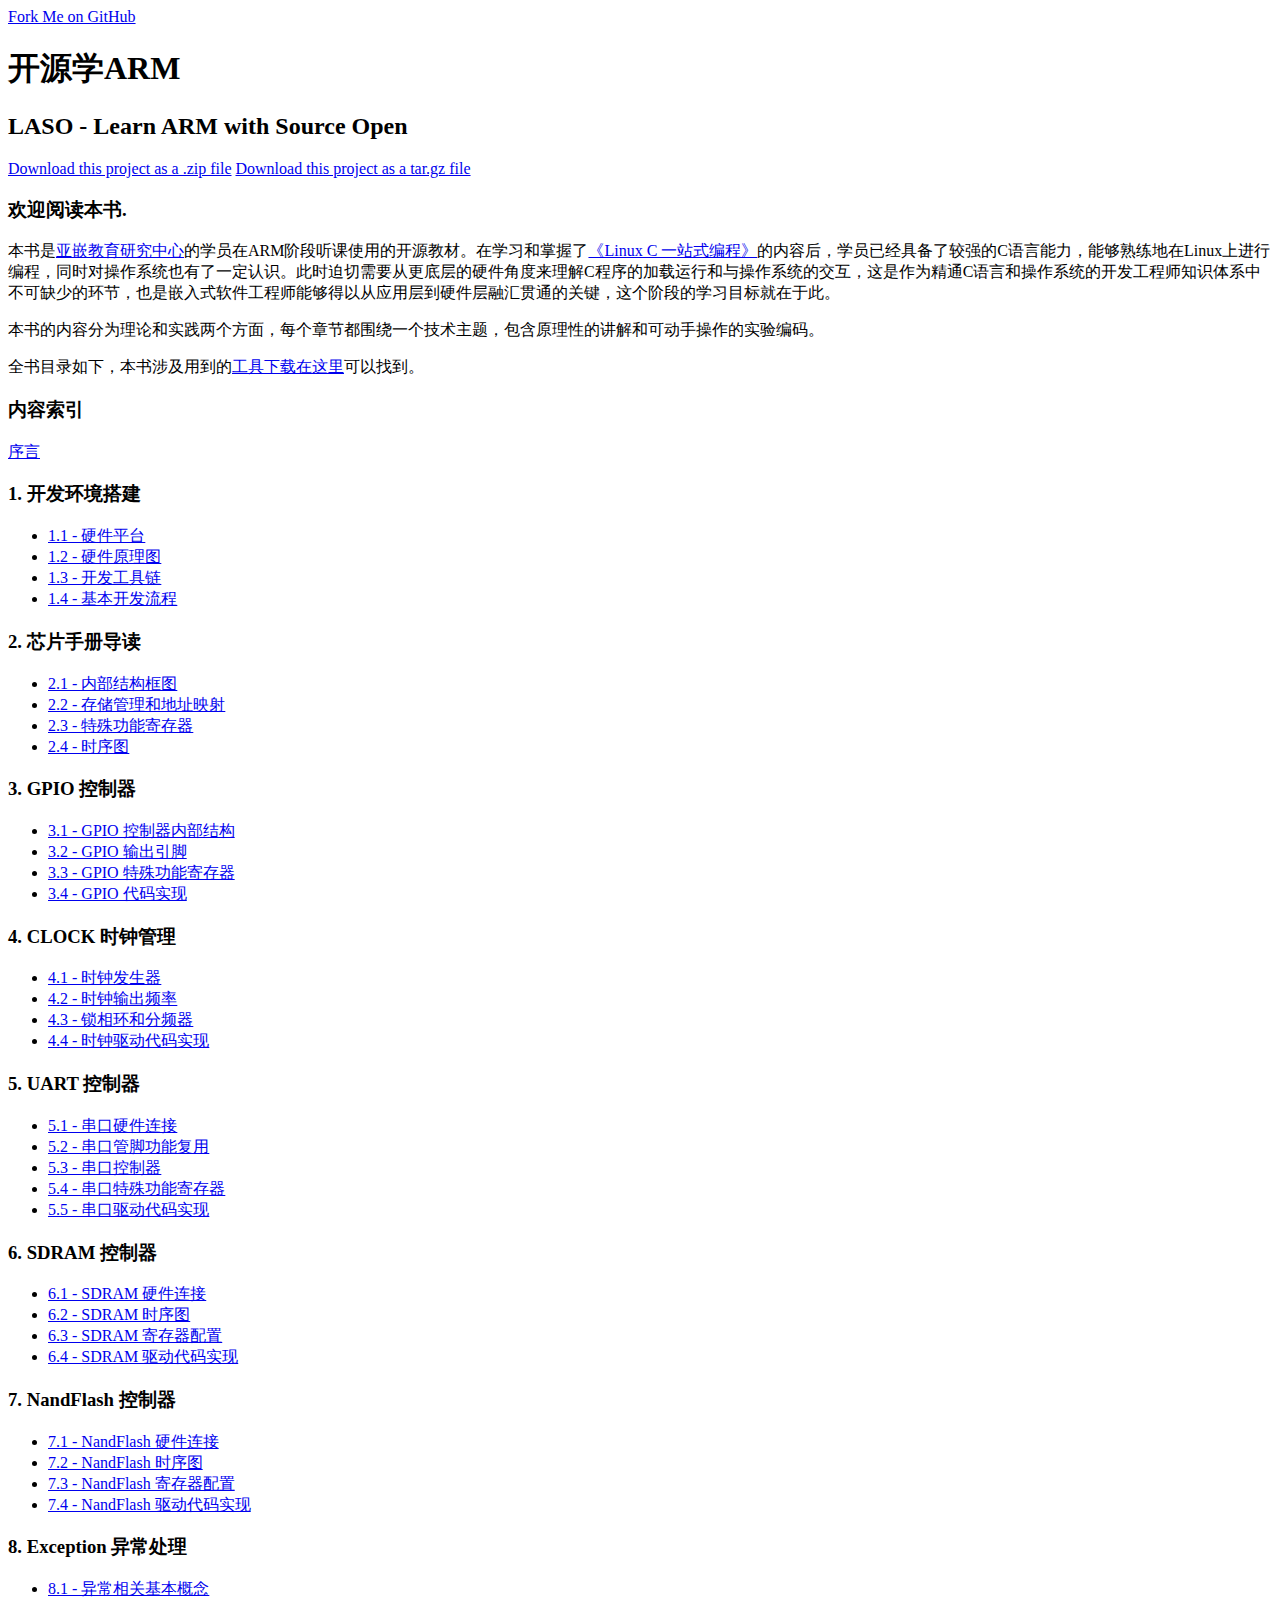
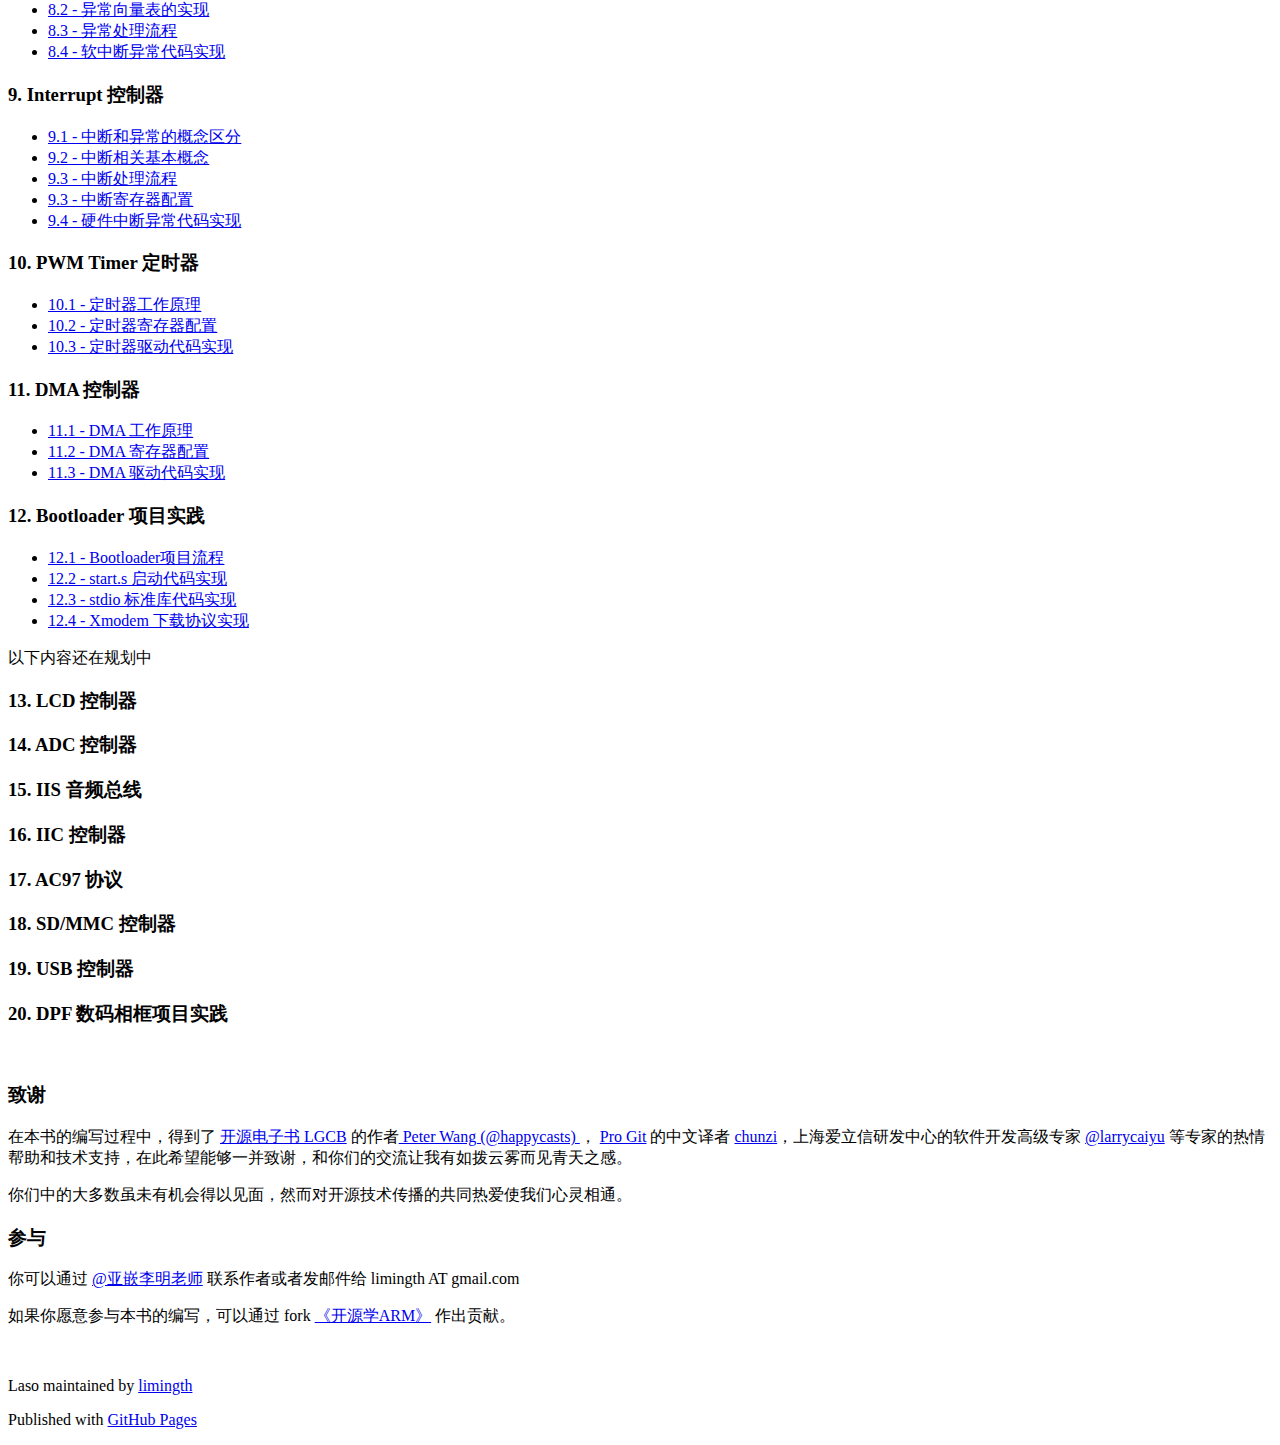
==== index.html @ df018bb7 "M index.html" ====
<!DOCTYPE html>
<html>

  <head>
    <meta charset='utf-8' />
    <meta http-equiv="X-UA-Compatible"  content="text/html; charset=utf-8">
    <meta name="description" content="LASO: Learn ARM with Source Open" />
    <link rel="stylesheet" type="text/css" media="screen" href="stylesheets/stylesheet.css">
    <title>开源学ARM</title>
  </head>

  <body>

    <!-- HEADER -->
    <div id="header_wrap" class="outer">
        <header class="inner">
          <a id="forkme_banner" href="https://github.com/limingth/LASO">Fork Me on GitHub</a>
          <h1 id="project_title">开源学ARM</h1>
          <h2 id="project_tagline">LASO -  Learn ARM with Source Open</h2>
          <section id="downloads">
            <a class="zip_download_link" href="https://github.com/limingth/LASO/zipball/master">Download this project as a .zip file</a>
            <a class="tar_download_link" href="https://github.com/limingth/LASO/tarball/master">Download this project as a tar.gz file</a>
          </section>
        </header>
    </div>

    <!-- MAIN CONTENT -->
    <div id="main_content_wrap" class="outer">
      <section id="main_content" class="inner">
        <h3>欢迎阅读本书.</h3>

<p>本书是<a href="http://www.akaedu.org" target=_blank>亚嵌教育研究中心</a>的学员在ARM阶段听课使用的开源教材。在学习和掌握了<a href="http://learn.akae.cn" target=_blank>《Linux C 一站式编程》</a>的内容后，学员已经具备了较强的C语言能力，能够熟练地在Linux上进行编程，同时对操作系统也有了一定认识。此时迫切需要从更底层的硬件角度来理解C程序的加载运行和与操作系统的交互，这是作为精通C语言和操作系统的开发工程师知识体系中不可缺少的环节，也是嵌入式软件工程师能够得以从应用层到硬件层融汇贯通的关键，这个阶段的学习目标就在于此。</p>

<p>本书的内容分为理论和实践两个方面，每个章节都围绕一个技术主题，包含原理性的讲解和可动手操作的实验编码。</p>

<p>全书目录如下，本书涉及用到的<a href="http://limingth.github.com/ARM-Tools">工具下载在这里</a>可以找到。</p>

<h3> 内容索引 </h3>

<li><a  href="zh/chp0-1.html">序言</a></li>

 <h3>1. 开发环境搭建</h3>
  <ul>
    <li><a  href="zh/chp1-1.html">1.1 - 硬件平台</a></li>
    <li><a  href="zh/chp1-2.html">1.2 - 硬件原理图</a></li>
    <li><a  href="zh/chp1-3.html">1.3 - 开发工具链</a></li>
    <li><a  href="zh/chp1-4.html">1.4 - 基本开发流程</a></li>
  </ul>
 
 <h3>2. 芯片手册导读</h3>
 <ul>
    <li> <a href="#">2.1 - 内部结构框图</a> </li>
    <li> <a href="#">2.2 - 存储管理和地址映射</a> </li>
    <li> <a href="#">2.3 - 特殊功能寄存器</a> </li>
    <li> <a href="#">2.4 - 时序图</a> </li>
 </ul>

 <h3>3. GPIO 控制器</h3>
 <ul>
    <li> <a href="#">3.1 - GPIO 控制器内部结构</a> </li>
    <li> <a href="#">3.2 - GPIO 输出引脚</a> </li>
    <li> <a href="#">3.3 - GPIO 特殊功能寄存器</a> </li>
    <li> <a href="#">3.4 - GPIO 代码实现</a> </li>    
 </ul>
 
 <h3>4. CLOCK 时钟管理</h3>
 <ul>
    <li> <a href="#">4.1 - 时钟发生器 </a> </li>
    <li> <a href="#">4.2 - 时钟输出频率</a> </li>
    <li> <a href="#">4.3 - 锁相环和分频器</a> </li>
    <li> <a href="#">4.4 - 时钟驱动代码实现</a> </li>
 </ul> 
 
 <h3>5. UART 控制器</h3>
 <ul>
    <li> <a href="#">5.1 - 串口硬件连接</a> </li>
    <li> <a href="#">5.2 - 串口管脚功能复用</a> </li>
    <li> <a href="#">5.3 - 串口控制器</a> </li>
    <li> <a href="#">5.4 - 串口特殊功能寄存器</a> </li>
    <li> <a href="#">5.5 - 串口驱动代码实现</a> </li>
 </ul>

 <h3>6. SDRAM 控制器</h3>
 <ul>
    <li> <a href="#">6.1 - SDRAM 硬件连接</a> </li>
    <li> <a href="#">6.2 - SDRAM 时序图</a> </li>
    <li> <a href="#">6.3 - SDRAM 寄存器配置</a> </li>
    <li> <a href="#">6.4 - SDRAM 驱动代码实现</a> </li>
 </ul>

 <h3>7. NandFlash 控制器</h3>
 <ul>
    <li> <a href="#">7.1 - NandFlash 硬件连接</a> </li>
    <li> <a href="#">7.2 - NandFlash 时序图</a> </li>
    <li> <a href="#">7.3 - NandFlash 寄存器配置</a> </li>
    <li> <a href="#">7.4 - NandFlash 驱动代码实现</a> </li>
 </ul>

 <h3>8. Exception 异常处理</h3>
 <ul>
    <li> <a href="#">8.1 - 异常相关基本概念</a> </li>
    <li> <a href="#">8.2 - 异常向量表的实现</a> </li>
    <li> <a href="#">8.3 - 异常处理流程</a> </li>
    <li> <a href="#">8.4 - 软中断异常代码实现</a> </li>
 </ul>

 <h3>9. Interrupt 控制器</h3>
 <ul>
    <li> <a href="#">9.1 - 中断和异常的概念区分</a> </li>
    <li> <a href="#">9.2 - 中断相关基本概念</a> </li>
    <li> <a href="#">9.3 - 中断处理流程</a> </li>
    <li> <a href="#">9.3 - 中断寄存器配置</a> </li>
    <li> <a href="#">9.4 - 硬件中断异常代码实现</a> </li>
 </ul>

 <h3>10. PWM Timer 定时器</h3>
 <ul>
    <li> <a href="#">10.1 - 定时器工作原理</a> </li>
    <li> <a href="#">10.2 - 定时器寄存器配置</a> </li>
    <li> <a href="#">10.3 - 定时器驱动代码实现</a> </li>
 </ul>

 <h3>11. DMA 控制器</h3>
 <ul>
    <li> <a href="#">11.1 - DMA 工作原理</a> </li>
    <li> <a href="#">11.2 - DMA 寄存器配置</a> </li>
    <li> <a href="#">11.3 - DMA 驱动代码实现</a> </li>    
 </ul>
 
 <h3>12. Bootloader 项目实践</h3>
 <ul>
    <li> <a href="#">12.1 - Bootloader项目流程</a> </li>
    <li> <a href="#">12.2 - start.s 启动代码实现</a> </li>
    <li> <a href="#">12.3 - stdio 标准库代码实现</a> </li>    
    <li> <a href="#">12.4 - Xmodem 下载协议实现</a> </li>    
 </ul>
 
 以下内容还在规划中
 <h3>13. LCD 控制器</h3>
 <h3>14. ADC 控制器</h3>
 <h3>15. IIS 音频总线</h3>
 <h3>16. IIC 控制器</h3>
 <h3>17. AC97 协议</h3>
 <h3>18. SD/MMC 控制器</h3>
 <h3>19. USB 控制器</h3>
 <h3>20. DPF 数码相框项目实践</h3>
 
<br>
 
<h3>致谢</h3>

<p>在本书的编写过程中，得到了 <a href="http://happypeter.github.com/LGCB/book/">开源电子书 LGCB</a> 的作者<a href="http://weibo.com/happycasts"> Peter Wang (@happycasts) </a>， <a href="http://github.com/progit/progit/">Pro Git</a> 的中文译者 <a href="https://github.com/chunzi/progit/tree/master/zh">chunzi</a>，上海爱立信研发中心的软件开发高级专家 <a href="http://weibo.com/larrycaiyu">@larrycaiyu</a> 等专家的热情帮助和技术支持，在此希望能够一并致谢，和你们的交流让我有如拨云雾而见青天之感。</p> 

<p>你们中的大多数虽未有机会得以见面，然而对开源技术传播的共同热爱使我们心灵相通。</p>

<h3>参与</h3>

<p>你可以通过 <a href="http://weibo.com/limingth" class="user-mention">@亚嵌李明老师</a> 联系作者或者发邮件给 limingth AT gmail.com </p>

<p>如果你愿意参与本书的编写，可以通过 fork <a href="https://github.com/limingth/LASO">《开源学ARM》</a> 作出贡献。</p>
    
    <br>
	<div id="disqus_thread"></div>
	<script type="text/javascript">
	    /* * * CONFIGURATION VARIABLES: EDIT BEFORE PASTING INTO YOUR WEBPAGE * * */
	    var disqus_shortname = 'akaedu'; // required: replace example with your forum shortname

	    /* * * DON'T EDIT BELOW THIS LINE * * */
	    (function() {
		var dsq = document.createElement('script'); dsq.type = 'text/javascript'; dsq.async = true;
		dsq.src = 'http://' + disqus_shortname + '.disqus.com/embed.js';
		(document.getElementsByTagName('head')[0] || document.getElementsByTagName('body')[0]).appendChild(dsq);
	    })();
	</script>
	
      </section>
    </div>
   
    <!-- FOOTER  -->
    <div id="footer_wrap" class="outer">
      <footer class="inner">
        <p class="copyright">Laso maintained by <a href="https://github.com/limingth">limingth</a></p>
        <p>Published with <a href="http://pages.github.com">GitHub Pages</a></p>
      </footer>
    </div>
  </body>
</html>
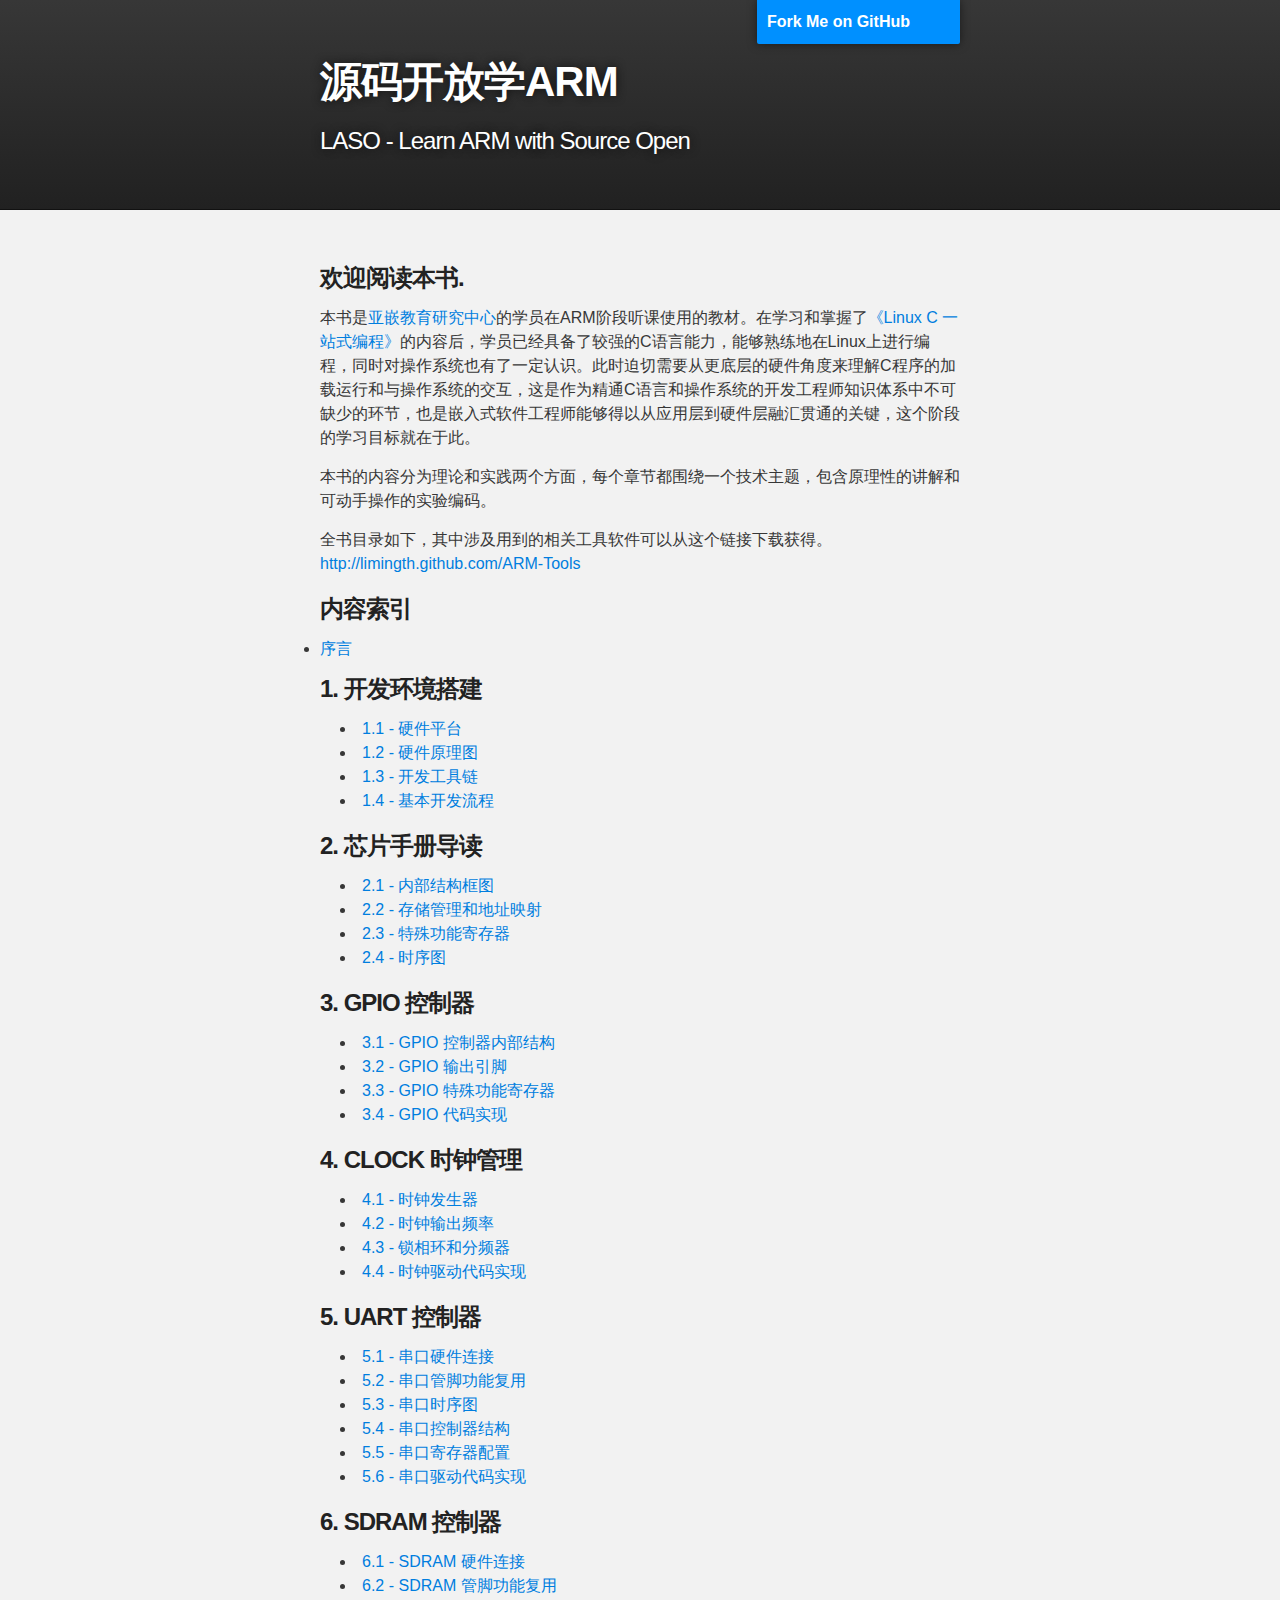
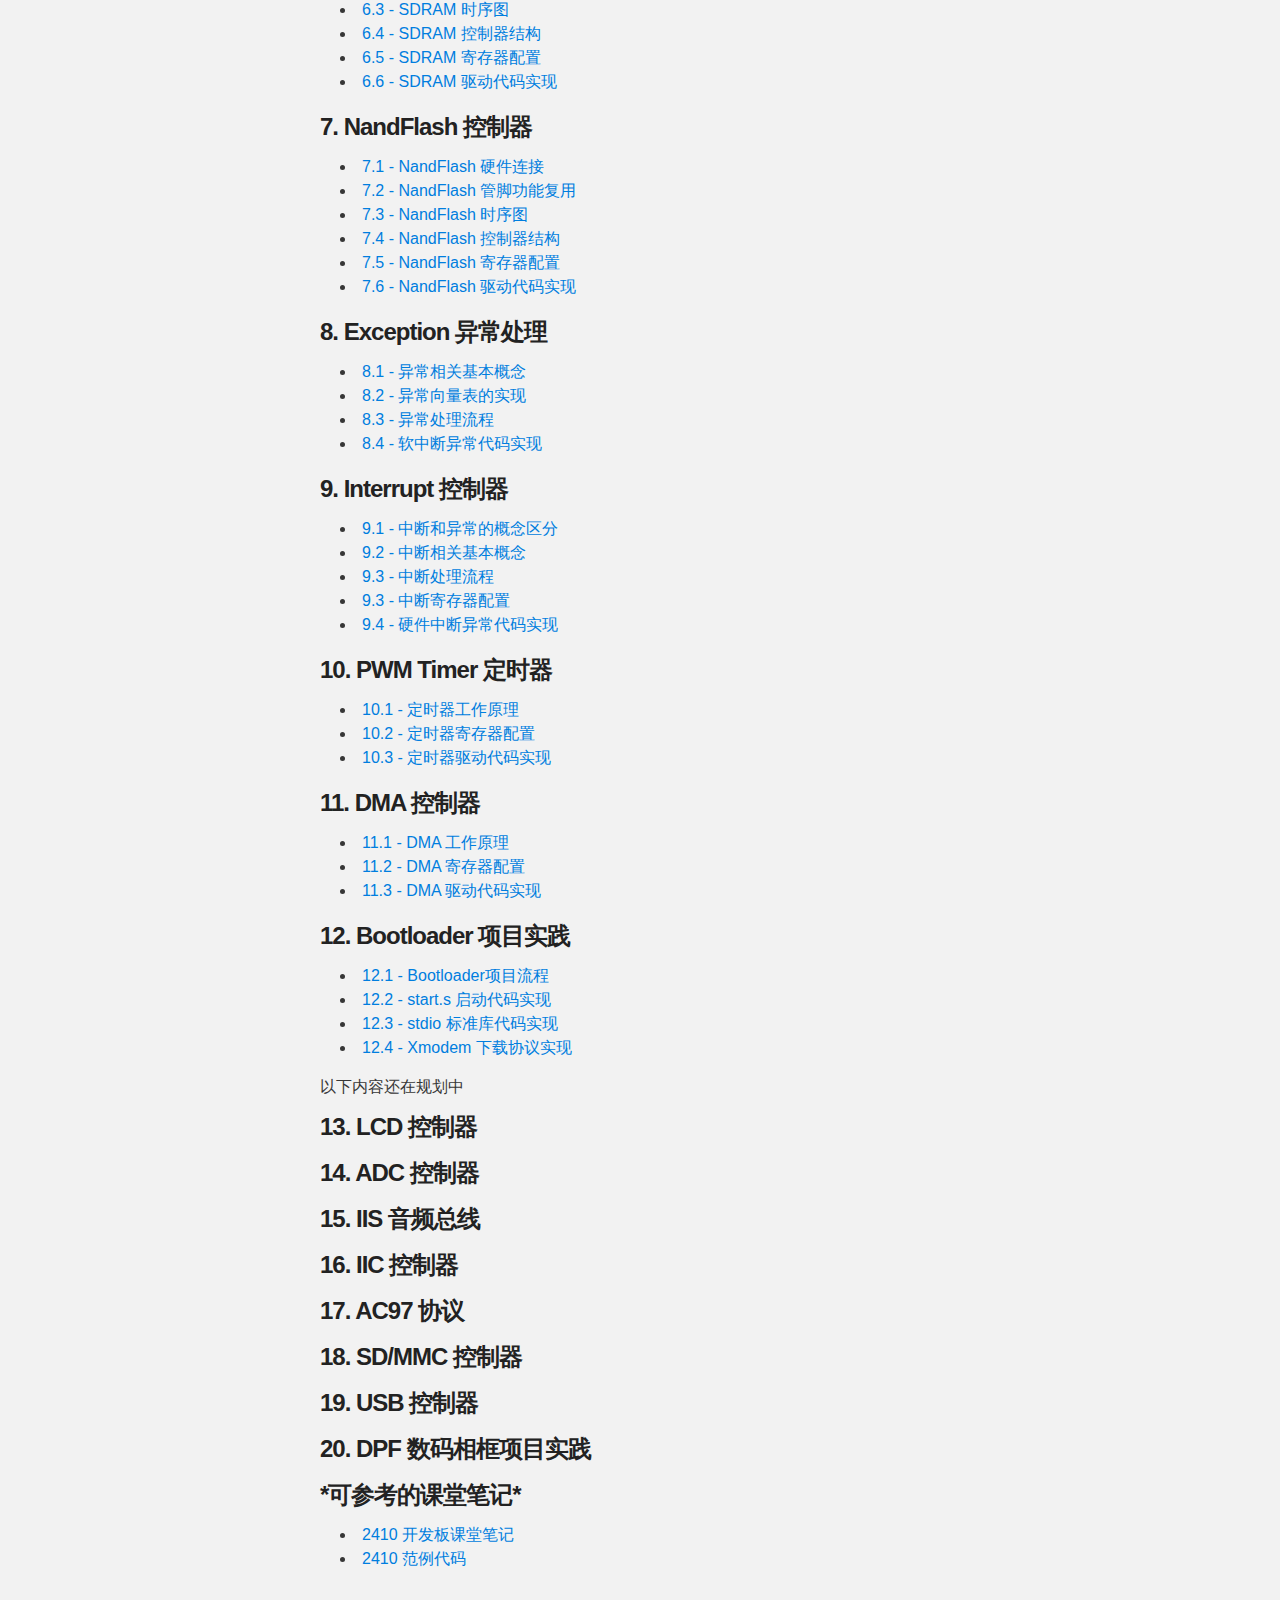
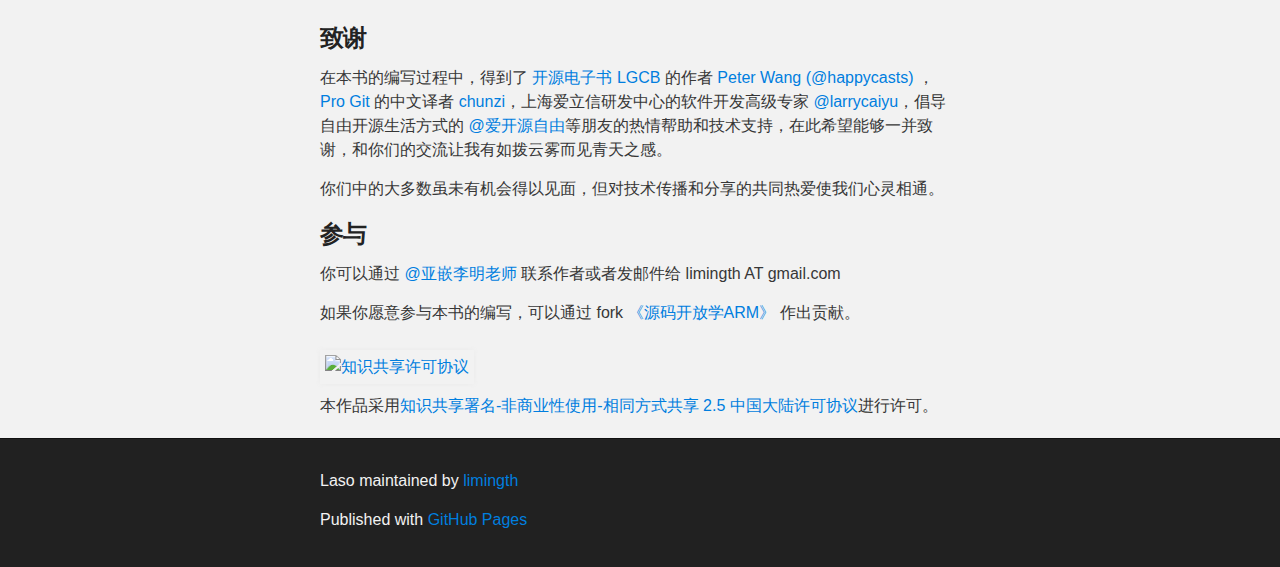
==== commit 08133b26: "add chp9-x.md" ====
--- a/index.html
+++ b/index.html
@@ -1,187 +1,200 @@
-<!DOCTYPE html>
-<html>
-
-  <head>
-    <meta charset='utf-8' />
-    <meta http-equiv="X-UA-Compatible"  content="text/html; charset=utf-8">
-    <meta name="description" content="LASO: Learn ARM with Source Open" />
-    <link rel="stylesheet" type="text/css" media="screen" href="stylesheets/stylesheet.css">
-    <title>开源学ARM</title>
-  </head>
-
-  <body>
-
-    <!-- HEADER -->
-    <div id="header_wrap" class="outer">
-        <header class="inner">
-          <a id="forkme_banner" href="https://github.com/limingth/LASO">Fork Me on GitHub</a>
-          <h1 id="project_title">开源学ARM</h1>
-          <h2 id="project_tagline">LASO -  Learn ARM with Source Open</h2>
-          <section id="downloads">
-            <a class="zip_download_link" href="https://github.com/limingth/LASO/zipball/master">Download this project as a .zip file</a>
-            <a class="tar_download_link" href="https://github.com/limingth/LASO/tarball/master">Download this project as a tar.gz file</a>
-          </section>
-        </header>
-    </div>
-
-    <!-- MAIN CONTENT -->
-    <div id="main_content_wrap" class="outer">
-      <section id="main_content" class="inner">
-        <h3>欢迎阅读本书.</h3>
-
-<p>本书是<a href="http://www.akaedu.org" target=_blank>亚嵌教育研究中心</a>的学员在ARM阶段听课使用的开源教材。在学习和掌握了<a href="http://learn.akae.cn" target=_blank>《Linux C 一站式编程》</a>的内容后，学员已经具备了较强的C语言能力，能够熟练地在Linux上进行编程，同时对操作系统也有了一定认识。此时迫切需要从更底层的硬件角度来理解C程序的加载运行和与操作系统的交互，这是作为精通C语言和操作系统的开发工程师知识体系中不可缺少的环节，也是嵌入式软件工程师能够得以从应用层到硬件层融汇贯通的关键，这个阶段的学习目标就在于此。</p>
-
-<p>本书的内容分为理论和实践两个方面，每个章节都围绕一个技术主题，包含原理性的讲解和可动手操作的实验编码。</p>
-
-<p>全书目录如下，本书涉及用到的<a href="http://limingth.github.com/ARM-Tools">工具下载在这里</a>可以找到。</p>
-
-<h3> 内容索引 </h3>
-
-<li><a  href="zh/chp0-1.html">序言</a></li>
-
- <h3>1. 开发环境搭建</h3>
-  <ul>
-    <li><a  href="zh/chp1-1.html">1.1 - 硬件平台</a></li>
-    <li><a  href="zh/chp1-2.html">1.2 - 硬件原理图</a></li>
-    <li><a  href="zh/chp1-3.html">1.3 - 开发工具链</a></li>
-    <li><a  href="zh/chp1-4.html">1.4 - 基本开发流程</a></li>
-  </ul>
- 
- <h3>2. 芯片手册导读</h3>
- <ul>
-    <li> <a href="#">2.1 - 内部结构框图</a> </li>
-    <li> <a href="#">2.2 - 存储管理和地址映射</a> </li>
-    <li> <a href="#">2.3 - 特殊功能寄存器</a> </li>
-    <li> <a href="#">2.4 - 时序图</a> </li>
- </ul>
-
- <h3>3. GPIO 控制器</h3>
- <ul>
-    <li> <a href="#">3.1 - GPIO 控制器内部结构</a> </li>
-    <li> <a href="#">3.2 - GPIO 输出引脚</a> </li>
-    <li> <a href="#">3.3 - GPIO 特殊功能寄存器</a> </li>
-    <li> <a href="#">3.4 - GPIO 代码实现</a> </li>    
- </ul>
- 
- <h3>4. CLOCK 时钟管理</h3>
- <ul>
-    <li> <a href="#">4.1 - 时钟发生器 </a> </li>
-    <li> <a href="#">4.2 - 时钟输出频率</a> </li>
-    <li> <a href="#">4.3 - 锁相环和分频器</a> </li>
-    <li> <a href="#">4.4 - 时钟驱动代码实现</a> </li>
- </ul> 
- 
- <h3>5. UART 控制器</h3>
- <ul>
-    <li> <a href="#">5.1 - 串口硬件连接</a> </li>
-    <li> <a href="#">5.2 - 串口管脚功能复用</a> </li>
-    <li> <a href="#">5.3 - 串口控制器</a> </li>
-    <li> <a href="#">5.4 - 串口特殊功能寄存器</a> </li>
-    <li> <a href="#">5.5 - 串口驱动代码实现</a> </li>
- </ul>
-
- <h3>6. SDRAM 控制器</h3>
- <ul>
-    <li> <a href="#">6.1 - SDRAM 硬件连接</a> </li>
-    <li> <a href="#">6.2 - SDRAM 时序图</a> </li>
-    <li> <a href="#">6.3 - SDRAM 寄存器配置</a> </li>
-    <li> <a href="#">6.4 - SDRAM 驱动代码实现</a> </li>
- </ul>
-
- <h3>7. NandFlash 控制器</h3>
- <ul>
-    <li> <a href="#">7.1 - NandFlash 硬件连接</a> </li>
-    <li> <a href="#">7.2 - NandFlash 时序图</a> </li>
-    <li> <a href="#">7.3 - NandFlash 寄存器配置</a> </li>
-    <li> <a href="#">7.4 - NandFlash 驱动代码实现</a> </li>
- </ul>
-
- <h3>8. Exception 异常处理</h3>
- <ul>
-    <li> <a href="#">8.1 - 异常相关基本概念</a> </li>
-    <li> <a href="#">8.2 - 异常向量表的实现</a> </li>
-    <li> <a href="#">8.3 - 异常处理流程</a> </li>
-    <li> <a href="#">8.4 - 软中断异常代码实现</a> </li>
- </ul>
-
- <h3>9. Interrupt 控制器</h3>
- <ul>
-    <li> <a href="#">9.1 - 中断和异常的概念区分</a> </li>
-    <li> <a href="#">9.2 - 中断相关基本概念</a> </li>
-    <li> <a href="#">9.3 - 中断处理流程</a> </li>
-    <li> <a href="#">9.3 - 中断寄存器配置</a> </li>
-    <li> <a href="#">9.4 - 硬件中断异常代码实现</a> </li>
- </ul>
-
- <h3>10. PWM Timer 定时器</h3>
- <ul>
-    <li> <a href="#">10.1 - 定时器工作原理</a> </li>
-    <li> <a href="#">10.2 - 定时器寄存器配置</a> </li>
-    <li> <a href="#">10.3 - 定时器驱动代码实现</a> </li>
- </ul>
-
- <h3>11. DMA 控制器</h3>
- <ul>
-    <li> <a href="#">11.1 - DMA 工作原理</a> </li>
-    <li> <a href="#">11.2 - DMA 寄存器配置</a> </li>
-    <li> <a href="#">11.3 - DMA 驱动代码实现</a> </li>    
- </ul>
- 
- <h3>12. Bootloader 项目实践</h3>
- <ul>
-    <li> <a href="#">12.1 - Bootloader项目流程</a> </li>
-    <li> <a href="#">12.2 - start.s 启动代码实现</a> </li>
-    <li> <a href="#">12.3 - stdio 标准库代码实现</a> </li>    
-    <li> <a href="#">12.4 - Xmodem 下载协议实现</a> </li>    
- </ul>
- 
- 以下内容还在规划中
- <h3>13. LCD 控制器</h3>
- <h3>14. ADC 控制器</h3>
- <h3>15. IIS 音频总线</h3>
- <h3>16. IIC 控制器</h3>
- <h3>17. AC97 协议</h3>
- <h3>18. SD/MMC 控制器</h3>
- <h3>19. USB 控制器</h3>
- <h3>20. DPF 数码相框项目实践</h3>
- 
-<br>
- 
-<h3>致谢</h3>
-
-<p>在本书的编写过程中，得到了 <a href="http://happypeter.github.com/LGCB/book/">开源电子书 LGCB</a> 的作者<a href="http://weibo.com/happycasts"> Peter Wang (@happycasts) </a>， <a href="http://github.com/progit/progit/">Pro Git</a> 的中文译者 <a href="https://github.com/chunzi/progit/tree/master/zh">chunzi</a>，上海爱立信研发中心的软件开发高级专家 <a href="http://weibo.com/larrycaiyu">@larrycaiyu</a> 等专家的热情帮助和技术支持，在此希望能够一并致谢，和你们的交流让我有如拨云雾而见青天之感。</p> 
-
-<p>你们中的大多数虽未有机会得以见面，然而对开源技术传播的共同热爱使我们心灵相通。</p>
-
-<h3>参与</h3>
-
-<p>你可以通过 <a href="http://weibo.com/limingth" class="user-mention">@亚嵌李明老师</a> 联系作者或者发邮件给 limingth AT gmail.com </p>
-
-<p>如果你愿意参与本书的编写，可以通过 fork <a href="https://github.com/limingth/LASO">《开源学ARM》</a> 作出贡献。</p>
-    
-    <br>
-	<div id="disqus_thread"></div>
-	<script type="text/javascript">
-	    /* * * CONFIGURATION VARIABLES: EDIT BEFORE PASTING INTO YOUR WEBPAGE * * */
-	    var disqus_shortname = 'akaedu'; // required: replace example with your forum shortname
-
-	    /* * * DON'T EDIT BELOW THIS LINE * * */
-	    (function() {
-		var dsq = document.createElement('script'); dsq.type = 'text/javascript'; dsq.async = true;
-		dsq.src = 'http://' + disqus_shortname + '.disqus.com/embed.js';
-		(document.getElementsByTagName('head')[0] || document.getElementsByTagName('body')[0]).appendChild(dsq);
-	    })();
-	</script>
-	
-      </section>
-    </div>
-   
-    <!-- FOOTER  -->
-    <div id="footer_wrap" class="outer">
-      <footer class="inner">
-        <p class="copyright">Laso maintained by <a href="https://github.com/limingth">limingth</a></p>
-        <p>Published with <a href="http://pages.github.com">GitHub Pages</a></p>
-      </footer>
-    </div>
-  </body>
-</html>
+﻿<!DOCTYPE html>
+<html>
+
+  <head>
+    <meta charset='utf-8' />
+    <meta http-equiv="X-UA-Compatible"  content="text/html; charset=utf-8">
+    <meta name="description" content="LASO: Learn ARM with Source Open" />
+    <link rel="stylesheet" type="text/css" media="screen" href="stylesheets/stylesheet.css">
+    <title>源码开放学ARM</title>
+  </head>
+
+  <body>
+
+    <!-- HEADER -->
+    <div id="header_wrap" class="outer">
+        <header class="inner">
+          <a id="forkme_banner" href="https://github.com/limingth/LASO">Fork Me on GitHub</a>
+          <h1 id="project_title">源码开放学ARM</h1>
+          <h2 id="project_tagline">LASO -  Learn ARM with Source Open</h2>
+          <section id="downloads">
+            <a class="zip_download_link" href="https://github.com/limingth/LASO/zipball/master">Download this project as a .zip file</a>
+            <a class="tar_download_link" href="https://github.com/limingth/LASO/tarball/master">Download this project as a tar.gz file</a>
+          </section>
+        </header>
+    </div>
+
+    <!-- MAIN CONTENT -->
+    <div id="main_content_wrap" class="outer">
+      <section id="main_content" class="inner">
+        <h3>欢迎阅读本书.</h3>
+
+<p>本书是<a href="http://www.akaedu.org" target=_blank>亚嵌教育研究中心</a>的学员在ARM阶段听课使用的教材。在学习和掌握了<a href="http://learn.akae.cn" target=_blank>《Linux C 一站式编程》</a>的内容后，学员已经具备了较强的C语言能力，能够熟练地在Linux上进行编程，同时对操作系统也有了一定认识。此时迫切需要从更底层的硬件角度来理解C程序的加载运行和与操作系统的交互，这是作为精通C语言和操作系统的开发工程师知识体系中不可缺少的环节，也是嵌入式软件工程师能够得以从应用层到硬件层融汇贯通的关键，这个阶段的学习目标就在于此。</p>
+
+<p>本书的内容分为理论和实践两个方面，每个章节都围绕一个技术主题，包含原理性的讲解和可动手操作的实验编码。</p>
+
+<p>全书目录如下，其中涉及用到的相关工具软件可以从这个链接下载获得。<br>
+<a href="http://limingth.github.com/ARM-Tools"> http://limingth.github.com/ARM-Tools </a> </p>
+
+<h3> 内容索引 </h3>
+
+<li><a  href="zh/chp0-1.html">序言</a></li>
+
+ <h3>1. 开发环境搭建</h3>
+  <ul>
+    <li> <a href="zh/chp1-1.html">1.1 - 硬件平台</a></li>
+    <li> <a href="zh/chp1-2.html">1.2 - 硬件原理图</a></li>
+    <li> <a href="zh/chp1-3.html">1.3 - 开发工具链</a></li>
+    <li> <a href="zh/chp1-4.html">1.4 - 基本开发流程</a></li>
+  </ul>
+ 
+ <h3>2. 芯片手册导读</h3>
+ <ul>
+    <li> <a href="zh/chp2-1.html">2.1 - 内部结构框图</a> </li>
+    <li> <a href="zh/chp2-2.html">2.2 - 存储管理和地址映射</a> </li>
+    <li> <a href="zh/chp2-3.html">2.3 - 特殊功能寄存器</a> </li>
+    <li> <a href="zh/chp2-4.html">2.4 - 时序图</a> </li>
+ </ul>
+
+ <h3>3. GPIO 控制器</h3>
+ <ul>
+    <li> <a href="zh/chp3-1.html">3.1 - GPIO 控制器内部结构</a> </li>
+    <li> <a href="zh/chp3-2.html">3.2 - GPIO 输出引脚</a> </li>
+    <li> <a href="zh/chp3-3.html">3.3 - GPIO 特殊功能寄存器</a> </li>
+    <li> <a href="zh/chp3-4.html">3.4 - GPIO 代码实现</a> </li>    
+ </ul>
+ 
+ <h3>4. CLOCK 时钟管理</h3>
+ <ul>
+    <li> <a href="zh/chp4-1.html">4.1 - 时钟发生器 </a> </li>
+    <li> <a href="zh/chp4-2.html">4.2 - 时钟输出频率</a> </li>
+    <li> <a href="zh/chp4-3.html">4.3 - 锁相环和分频器</a> </li>
+    <li> <a href="zh/chp4-4.html">4.4 - 时钟驱动代码实现</a> </li>
+ </ul> 
+ 
+ <h3>5. UART 控制器</h3>
+ <ul>
+    <li> <a href="zh/chp5-1.html">5.1 - 串口硬件连接</a> </li>
+    <li> <a href="zh/chp5-2.html">5.2 - 串口管脚功能复用</a> </li>
+    <li> <a href="zh/chp5-3.html">5.3 - 串口时序图</a> </li>
+    <li> <a href="zh/chp5-4.html">5.4 - 串口控制器结构</a> </li>
+    <li> <a href="zh/chp5-5.html">5.5 - 串口寄存器配置</a> </li>
+    <li> <a href="zh/chp5-6.html">5.6 - 串口驱动代码实现</a> </li>
+ </ul>
+
+ <h3>6. SDRAM 控制器</h3>
+ <ul>
+    <li> <a href="zh/chp6-1.html">6.1 - SDRAM 硬件连接</a> </li>
+    <li> <a href="zh/chp6-2.html">6.2 - SDRAM 管脚功能复用</a> </li>
+    <li> <a href="zh/chp6-3.html">6.3 - SDRAM 时序图</a> </li>
+    <li> <a href="zh/chp6-4.html">6.4 - SDRAM 控制器结构</a> </li>
+    <li> <a href="zh/chp6-5.html">6.5 - SDRAM 寄存器配置</a> </li>
+    <li> <a href="zh/chp6-6.html">6.6 - SDRAM 驱动代码实现</a> </li>
+ </ul>
+
+ <h3>7. NandFlash 控制器</h3>
+ <ul>
+    <li> <a href="zh/chp7-1.html">7.1 - NandFlash 硬件连接</a> </li>
+    <li> <a href="zh/chp7-2.html">7.2 - NandFlash 管脚功能复用</a> </li>
+    <li> <a href="zh/chp7-3.html">7.3 - NandFlash 时序图</a> </li>
+    <li> <a href="zh/chp7-4.html">7.4 - NandFlash 控制器结构</a> </li>
+    <li> <a href="zh/chp7-5.html">7.5 - NandFlash 寄存器配置</a> </li>
+    <li> <a href="zh/chp7-6.html">7.6 - NandFlash 驱动代码实现</a> </li>
+ </ul>
+
+ <h3>8. Exception 异常处理</h3>
+ <ul>
+    <li> <a href="#">8.1 - 异常相关基本概念</a> </li>
+    <li> <a href="#">8.2 - 异常向量表的实现</a> </li>
+    <li> <a href="#">8.3 - 异常处理流程</a> </li>
+    <li> <a href="#">8.4 - 软中断异常代码实现</a> </li>
+ </ul>
+
+ <h3>9. Interrupt 控制器</h3>
+ <ul>
+    <li> <a href="#">9.1 - 中断和异常的概念区分</a> </li>
+    <li> <a href="#">9.2 - 中断相关基本概念</a> </li>
+    <li> <a href="#">9.3 - 中断处理流程</a> </li>
+    <li> <a href="#">9.3 - 中断寄存器配置</a> </li>
+    <li> <a href="#">9.4 - 硬件中断异常代码实现</a> </li>
+ </ul>
+
+ <h3>10. PWM Timer 定时器</h3>
+ <ul>
+    <li> <a href="#">10.1 - 定时器工作原理</a> </li>
+    <li> <a href="#">10.2 - 定时器寄存器配置</a> </li>
+    <li> <a href="#">10.3 - 定时器驱动代码实现</a> </li>
+ </ul>
+
+ <h3>11. DMA 控制器</h3>
+ <ul>
+    <li> <a href="#">11.1 - DMA 工作原理</a> </li>
+    <li> <a href="#">11.2 - DMA 寄存器配置</a> </li>
+    <li> <a href="#">11.3 - DMA 驱动代码实现</a> </li>    
+ </ul>
+ 
+ <h3>12. Bootloader 项目实践</h3>
+ <ul>
+    <li> <a href="#">12.1 - Bootloader项目流程</a> </li>
+    <li> <a href="#">12.2 - start.s 启动代码实现</a> </li>
+    <li> <a href="#">12.3 - stdio 标准库代码实现</a> </li>    
+    <li> <a href="#">12.4 - Xmodem 下载协议实现</a> </li>    
+ </ul>
+ 
+ 以下内容还在规划中
+ <h3>13. LCD 控制器</h3>
+ <h3>14. ADC 控制器</h3>
+ <h3>15. IIS 音频总线</h3>
+ <h3>16. IIC 控制器</h3>
+ <h3>17. AC97 协议</h3>
+ <h3>18. SD/MMC 控制器</h3>
+ <h3>19. USB 控制器</h3>
+ <h3>20. DPF 数码相框项目实践</h3>
+
+ <h3>*可参考的课堂笔记*</h3>
+ <ul>
+    <li> <a href="notes/2410-notes.html">2410 开发板课堂笔记</a> </li> 
+    <li> <a href="http://github.com/limingth/ARM-Codes">2410 范例代码</a> </li> 
+ </ul>
+
+<br> 
+<h3>致谢</h3>
+
+<p>在本书的编写过程中，得到了 <a href="http://happypeter.github.com/LGCB/book/">开源电子书 LGCB</a> 的作者<a href="http://weibo.com/happycasts"> Peter Wang (@happycasts) </a>， <a href="http://github.com/progit/progit/">Pro Git</a> 的中文译者 <a href="https://github.com/chunzi/progit/tree/master/zh">chunzi</a>，上海爱立信研发中心的软件开发高级专家 <a href="http://weibo.com/larrycaiyu">@larrycaiyu</a>，倡导自由开源生活方式的 <a href="http://blog.chinaunix.net/uid/13211139.html">@爱开源自由</a>等朋友的热情帮助和技术支持，在此希望能够一并致谢，和你们的交流让我有如拨云雾而见青天之感。</p> 
+
+<p>你们中的大多数虽未有机会得以见面，但对技术传播和分享的共同热爱使我们心灵相通。</p>
+
+<h3>参与</h3>
+
+<p>你可以通过 <a href="http://weibo.com/limingth" class="user-mention">@亚嵌李明老师</a> 联系作者或者发邮件给 limingth AT gmail.com </p>
+
+<p>如果你愿意参与本书的编写，可以通过 fork <a href="https://github.com/limingth/LASO">《源码开放学ARM》</a> 作出贡献。</p>
+    
+<a rel="license" href="http://creativecommons.org/licenses/by-nc-sa/2.5/cn/"><img alt="知识共享许可协议" style="border-width:0" src="http://i.creativecommons.org/l/by-nc-sa/2.5/cn/88x31.png" /></a><br />本<span xmlns:dct="http://purl.org/dc/terms/" href="http://purl.org/dc/dcmitype/Text" rel="dct:type">作品</span>采用<a rel="license" href="http://creativecommons.org/licenses/by-nc-sa/2.5/cn/">知识共享署名-非商业性使用-相同方式共享 2.5 中国大陆许可协议</a>进行许可。
+
+<br>
+	<div id="disqus_thread"></div>
+	<script type="text/javascript">
+	    /* * * CONFIGURATION VARIABLES: EDIT BEFORE PASTING INTO YOUR WEBPAGE * * */
+	    var disqus_shortname = 'akaedu'; // required: replace example with your forum shortname
+
+	    /* * * DON'T EDIT BELOW THIS LINE * * */
+	    (function() {
+		var dsq = document.createElement('script'); dsq.type = 'text/javascript'; dsq.async = true;
+		dsq.src = 'http://' + disqus_shortname + '.disqus.com/embed.js';
+		(document.getElementsByTagName('head')[0] || document.getElementsByTagName('body')[0]).appendChild(dsq);
+	    })();
+	</script>
+	
+      </section>
+    </div>
+   
+    <!-- FOOTER  -->
+    <div id="footer_wrap" class="outer">
+      <footer class="inner">
+        <p class="copyright">Laso maintained by <a href="https://github.com/limingth">limingth</a></p>
+        <p>Published with <a href="http://pages.github.com">GitHub Pages</a></p>       
+      </footer>
+    </div>
+  </body>
+</html>
--- a/stylesheets/stylesheet.css
+++ b/stylesheets/stylesheet.css
@@ -0,0 +1,431 @@
+/*******************************************************************************
+Slate Theme for Github Pages
+by Jason Costello, @jsncostello
+*******************************************************************************/
+
+@import url(pygment_trac.css);
+
+/*******************************************************************************
+MeyerWeb Reset
+*******************************************************************************/
+
+html, body, div, span, applet, object, iframe,
+h1, h2, h3, h4, h5, h6, p, blockquote, pre,
+a, abbr, acronym, address, big, cite, code,
+del, dfn, em, img, ins, kbd, q, s, samp,
+small, strike, strong, sub, sup, tt, var,
+b, u, i, center,
+dl, dt, dd, ol, ul, li,
+fieldset, form, label, legend,
+table, caption, tbody, tfoot, thead, tr, th, td,
+article, aside, canvas, details, embed,
+figure, figcaption, footer, header, hgroup,
+menu, nav, output, ruby, section, summary,
+time, mark, audio, video {
+  margin: 0;
+  padding: 0;
+  border: 0;
+  font: inherit;
+  vertical-align: baseline;
+}
+
+/* HTML5 display-role reset for older browsers */
+article, aside, details, figcaption, figure,
+footer, header, hgroup, menu, nav, section {
+  display: block;
+}
+
+ol, ul {
+  list-style: none;
+}
+
+blockquote, q {
+}
+
+table {
+  border-collapse: collapse;
+  border-spacing: 0;
+}
+
+a:focus {
+  outline: none;
+}
+
+/*******************************************************************************
+Theme Styles
+*******************************************************************************/
+
+body {
+  box-sizing: border-box;
+  color:#373737;
+  background: #212121;
+  font-size: 16px;
+  font-family: 'Myriad Pro', Calibri, Helvetica, Arial, sans-serif;
+  line-height: 1.5;
+  -webkit-font-smoothing: antialiased;
+}
+
+h1, h2, h3, h4, h5, h6 {
+  margin: 10px 0;
+  font-weight: 700;
+  color:#222222;
+  font-family: 'Lucida Grande', 'Calibri', Helvetica, Arial, sans-serif;
+  letter-spacing: -1px;
+}
+
+h1 {
+  font-size: 36px;
+  font-weight: 700;
+}
+
+h2 {
+  padding-bottom: 10px;
+  font-size: 32px;
+  background: url('../images/bg_hr.png') repeat-x bottom;
+}
+
+h3 {
+  font-size: 24px;
+}
+
+h4 {
+  font-size: 21px;
+}
+
+h5 {
+  font-size: 18px;
+}
+
+h6 {
+  font-size: 16px;
+}
+
+p {
+  margin: 10px 0 15px 0;
+}
+
+footer p {
+  color: #f2f2f2;
+}
+
+a {
+  text-decoration: none;
+  color: #007edf;
+  text-shadow: none;
+
+  transition: color 0.5s ease;
+  transition: text-shadow 0.5s ease;
+  -webkit-transition: color 0.5s ease;
+  -webkit-transition: text-shadow 0.5s ease;
+  -moz-transition: color 0.5s ease;
+  -moz-transition: text-shadow 0.5s ease;
+  -o-transition: color 0.5s ease;
+  -o-transition: text-shadow 0.5s ease;
+  -ms-transition: color 0.5s ease;
+  -ms-transition: text-shadow 0.5s ease;
+}
+
+#main_content a:hover {
+  color: #0069ba;
+  text-shadow: #0090ff 0px 0px 2px;
+}
+
+footer a:hover {
+  color: #43adff;
+  text-shadow: #0090ff 0px 0px 2px;
+}
+
+em {
+  font-style: italic;
+}
+
+strong {
+  font-weight: bold;
+}
+
+img {
+  position: relative;
+  margin: 0 auto;
+  max-width: 739px;
+  padding: 5px;
+  margin: 10px 0 10px 0;
+  border: 1px solid #ebebeb;
+
+  box-shadow: 0 0 5px #ebebeb;
+  -webkit-box-shadow: 0 0 5px #ebebeb;
+  -moz-box-shadow: 0 0 5px #ebebeb;
+  -o-box-shadow: 0 0 5px #ebebeb;
+  -ms-box-shadow: 0 0 5px #ebebeb;
+}
+
+pre, code {
+  width: 100%;
+  color: #222;
+  background-color: #fff;
+
+  font-family: Monaco, "Bitstream Vera Sans Mono", "Lucida Console", Terminal, monospace;
+  font-size: 14px;
+
+  border-radius: 2px;
+  -moz-border-radius: 2px;
+  -webkit-border-radius: 2px;
+
+
+
+}
+
+pre {
+  width: 100%;
+  padding: 10px;
+  box-shadow: 0 0 10px rgba(0,0,0,.1);
+  overflow: auto;
+}
+
+code {
+  padding: 3px;
+  margin: 0 3px;
+  box-shadow: 0 0 10px rgba(0,0,0,.1);
+}
+
+pre code {
+  display: block;
+  box-shadow: none;
+}
+
+blockquote {
+  color: #666;
+  margin-bottom: 20px;
+  padding: 0 0 0 20px;
+  border-left: 3px solid #bbb;
+}
+
+ul, ol, dl {
+  margin-bottom: 15px
+}
+
+ul li {
+  list-style: inside;
+  padding-left: 20px;
+}
+
+ol li {
+  list-style: decimal inside;
+  padding-left: 20px;
+}
+
+dl dt {
+  font-weight: bold;
+}
+
+dl dd {
+  padding-left: 20px;
+  font-style: italic;
+}
+
+dl p {
+  padding-left: 20px;
+  font-style: italic;
+}
+
+hr {
+  height: 1px;
+  margin-bottom: 5px;
+  border: none;
+  background: url('../images/bg_hr.png') repeat-x center;
+}
+
+table {
+  border: 1px solid #373737;
+  margin-bottom: 20px;
+  text-align: left;
+ }
+
+th {
+  font-family: 'Lucida Grande', 'Helvetica Neue', Helvetica, Arial, sans-serif;
+  padding: 10px;
+  background: #373737;
+  color: #fff;
+ }
+
+td {
+  padding: 10px;
+  border: 1px solid #373737;
+ }
+
+form {
+  background: #f2f2f2;
+  padding: 20px;
+}
+
+img {
+#  width: 100%;
+  max-width: 100%;
+}
+
+/*******************************************************************************
+Full-Width Styles
+*******************************************************************************/
+
+.outer {
+  width: 100%;
+}
+
+.inner {
+  position: relative;
+  max-width: 640px;
+  padding: 20px 10px;
+  margin: 0 auto;
+}
+
+#forkme_banner {
+  display: block;
+  position: absolute;
+  top:0;
+  right: 10px;
+  z-index: 10;
+  padding: 10px 50px 10px 10px;
+  color: #fff;
+  background: url('../images/blacktocat.png') #0090ff no-repeat 95% 50%;
+  font-weight: 700;
+  box-shadow: 0 0 10px rgba(0,0,0,.5);
+  border-bottom-left-radius: 2px;
+  border-bottom-right-radius: 2px;
+}
+
+#header_wrap {
+  background: #212121;
+  background: -moz-linear-gradient(top, #373737, #212121);
+  background: -webkit-linear-gradient(top, #373737, #212121);
+  background: -ms-linear-gradient(top, #373737, #212121);
+  background: -o-linear-gradient(top, #373737, #212121);
+  background: linear-gradient(top, #373737, #212121);
+}
+
+#header_wrap .inner {
+  padding: 50px 10px 30px 10px;
+}
+
+#project_title {
+  margin: 0;
+  color: #fff;
+  font-size: 42px;
+  font-weight: 700;
+  text-shadow: #111 0px 0px 10px;
+}
+
+#project_tagline {
+  color: #fff;
+  font-size: 24px;
+  font-weight: 300;
+  background: none;
+  text-shadow: #111 0px 0px 10px;
+}
+
+#downloads {
+  position: absolute;
+  width: 210px;
+  z-index: 10;
+  bottom: -40px;
+  right: 0;
+  height: 70px;
+  background: url('../images/icon_download.png') no-repeat 0% 90%;
+}
+
+.zip_download_link {
+  display: block;
+  float: right;
+  width: 90px;
+  height:70px;
+  text-indent: -5000px;
+  overflow: hidden;
+  background: url(../images/sprite_download.png) no-repeat bottom left;
+}
+
+.tar_download_link {
+  display: block;
+  float: right;
+  width: 90px;
+  height:70px;
+  text-indent: -5000px;
+  overflow: hidden;
+  background: url(../images/sprite_download.png) no-repeat bottom right;
+  margin-left: 10px;
+}
+
+.zip_download_link:hover {
+  background: url(../images/sprite_download.png) no-repeat top left;
+}
+
+.tar_download_link:hover {
+  background: url(../images/sprite_download.png) no-repeat top right;
+}
+
+#main_content_wrap {
+  background: #f2f2f2;
+  border-top: 1px solid #111;
+  border-bottom: 1px solid #111;
+}
+
+#main_content {
+  padding-top: 40px;
+}
+
+#footer_wrap {
+  background: #212121;
+}
+
+
+
+/*******************************************************************************
+Small Device Styles
+*******************************************************************************/
+
+@media screen and (max-width: 480px) {
+  body {
+    font-size:14px;
+  }
+
+  #downloads {
+    display: none;
+  }
+
+  .inner {
+    min-width: 320px;
+    max-width: 480px;
+  }
+
+  #project_title {
+  font-size: 32px;
+  }
+
+  h1 {
+    font-size: 28px;
+  }
+
+  h2 {
+    font-size: 24px;
+  }
+
+  h3 {
+    font-size: 21px;
+  }
+
+  h4 {
+    font-size: 18px;
+  }
+
+  h5 {
+    font-size: 14px;
+  }
+
+  h6 {
+    font-size: 12px;
+  }
+
+  code, pre {
+    min-width: 320px;
+    max-width: 480px;
+    font-size: 11px;
+  }
+
+}
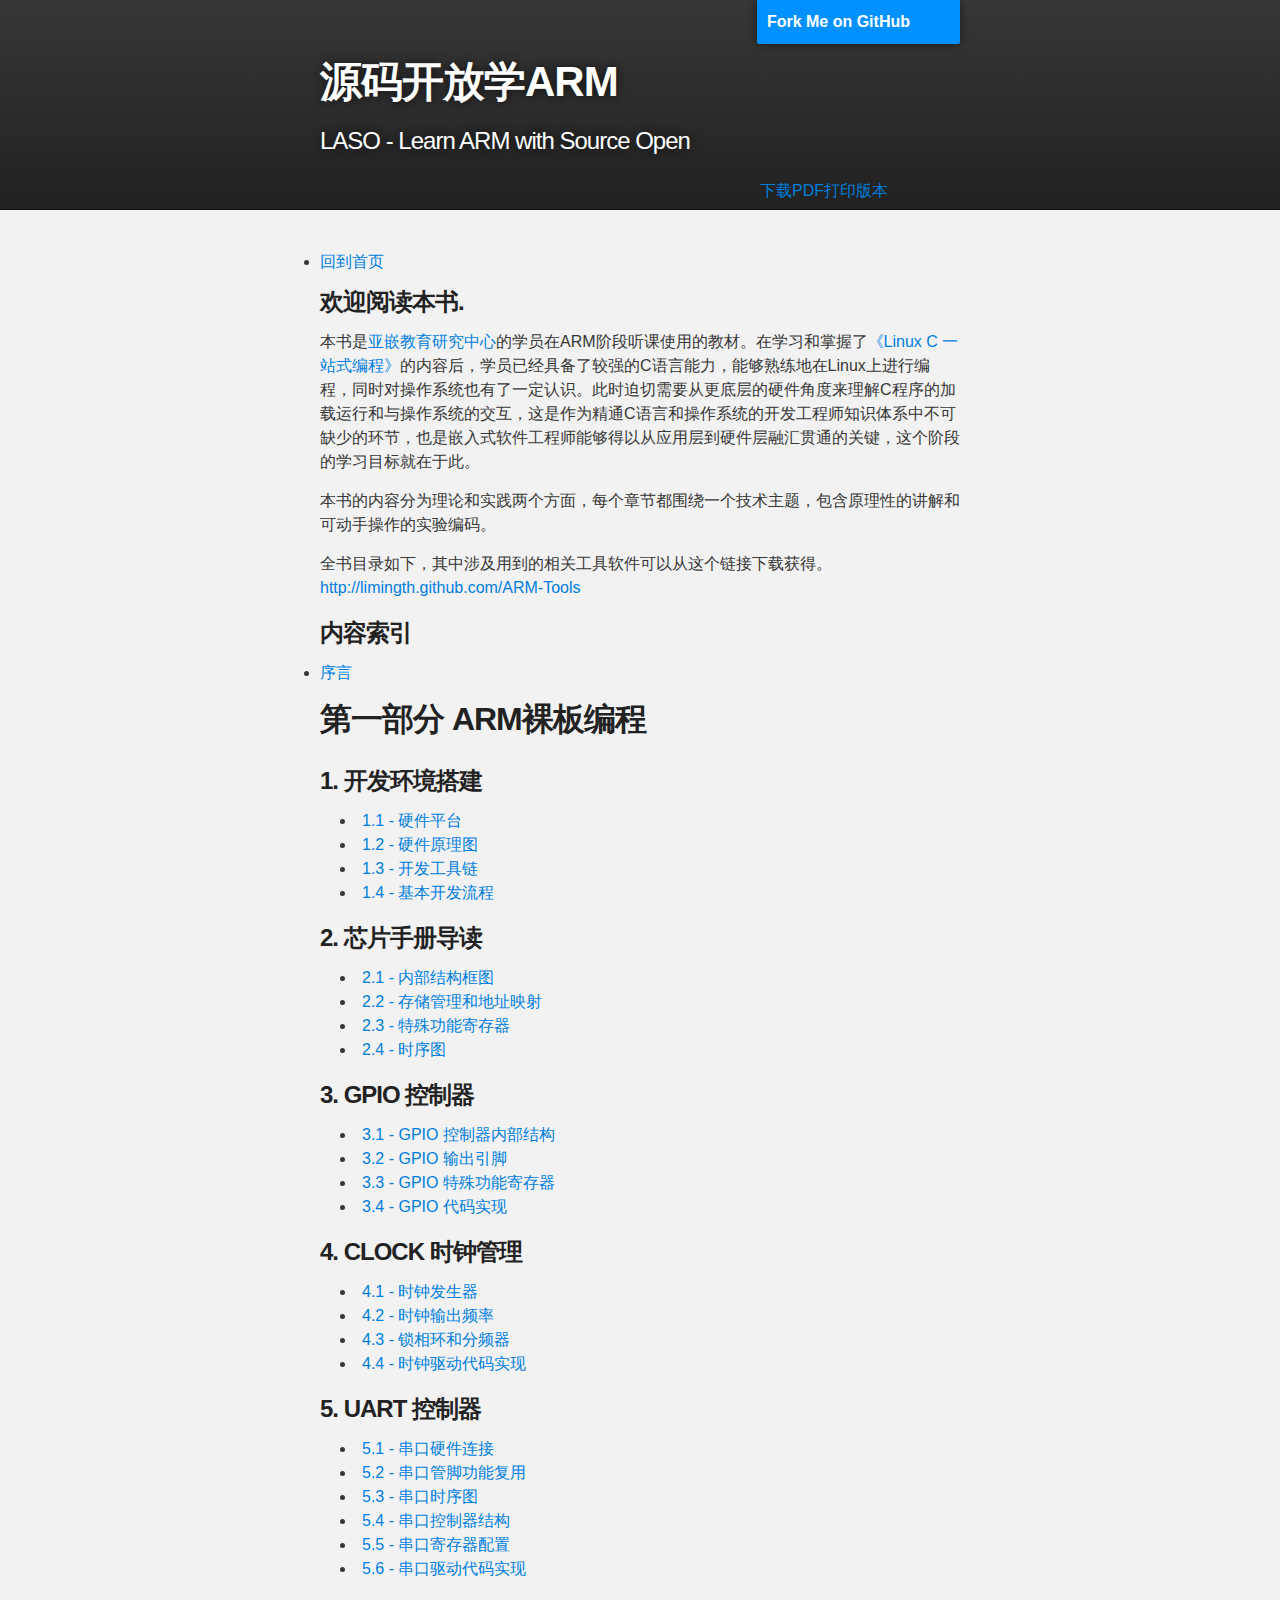
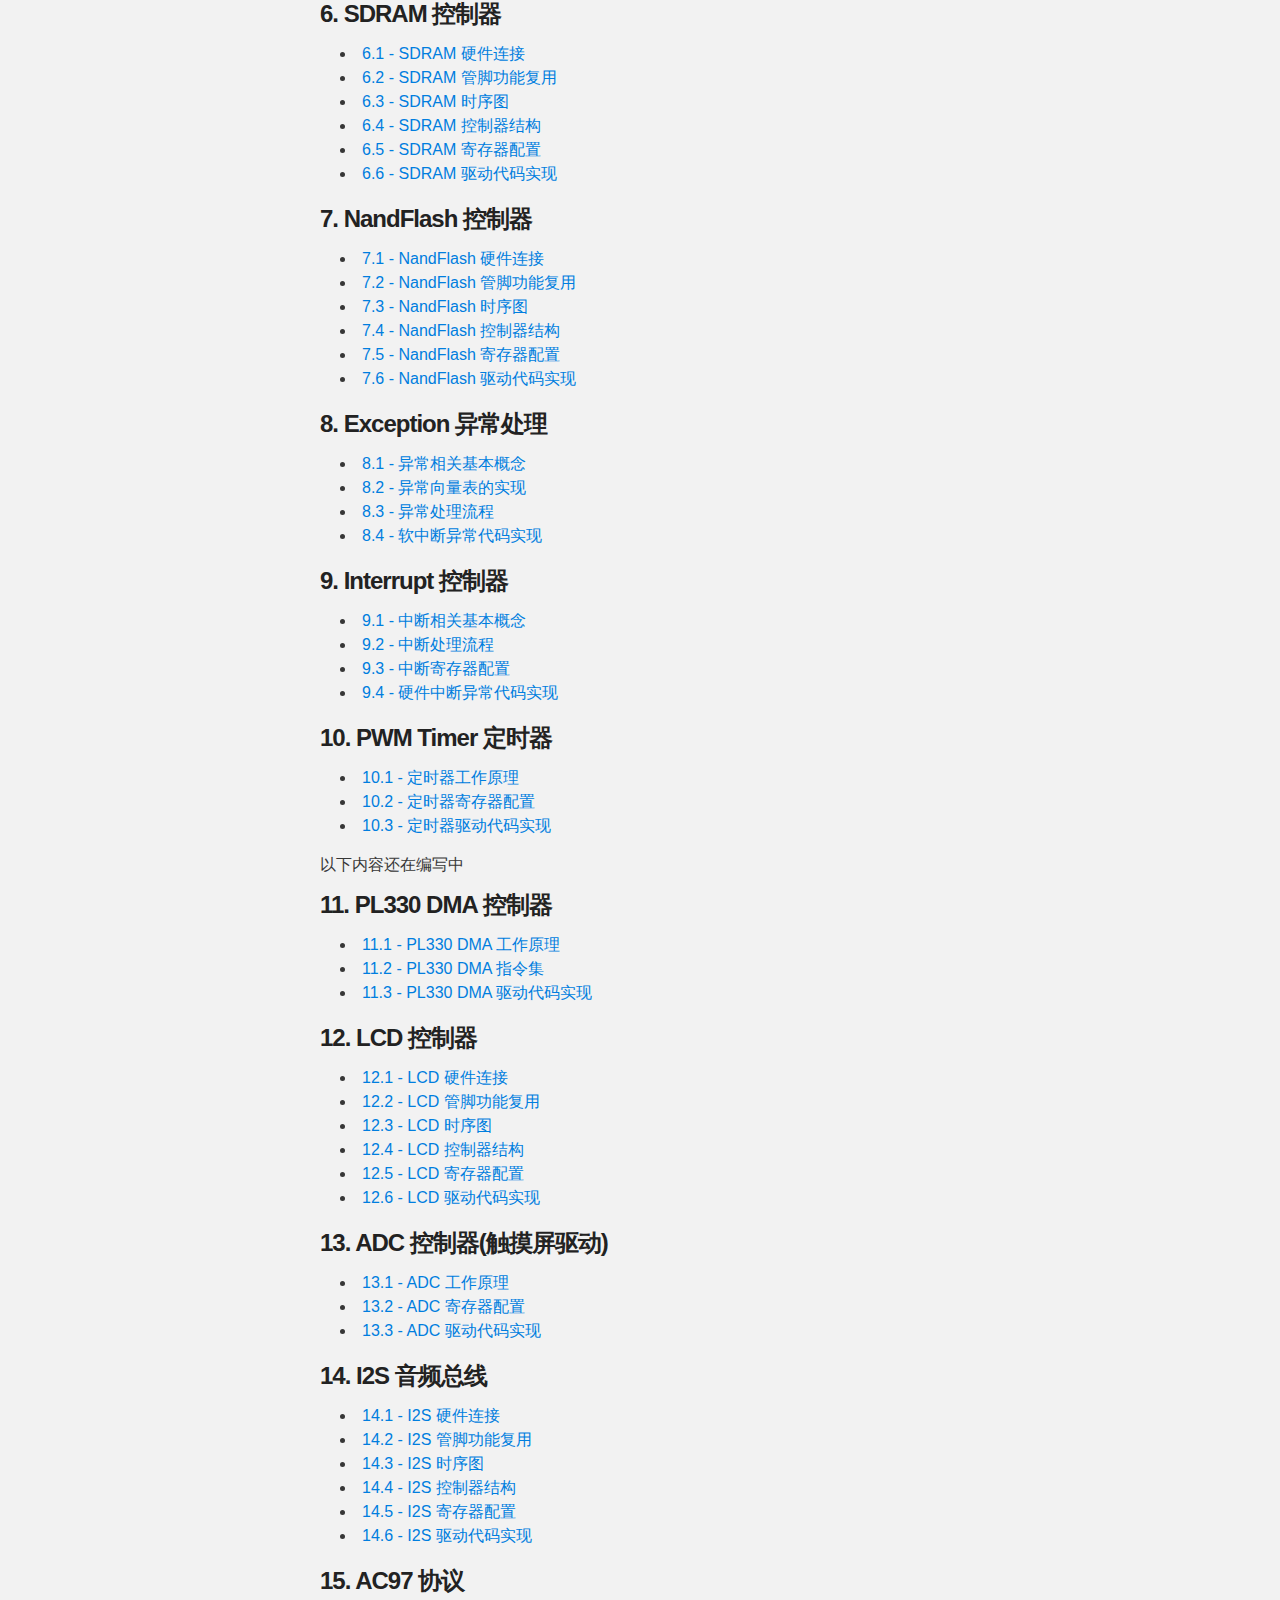
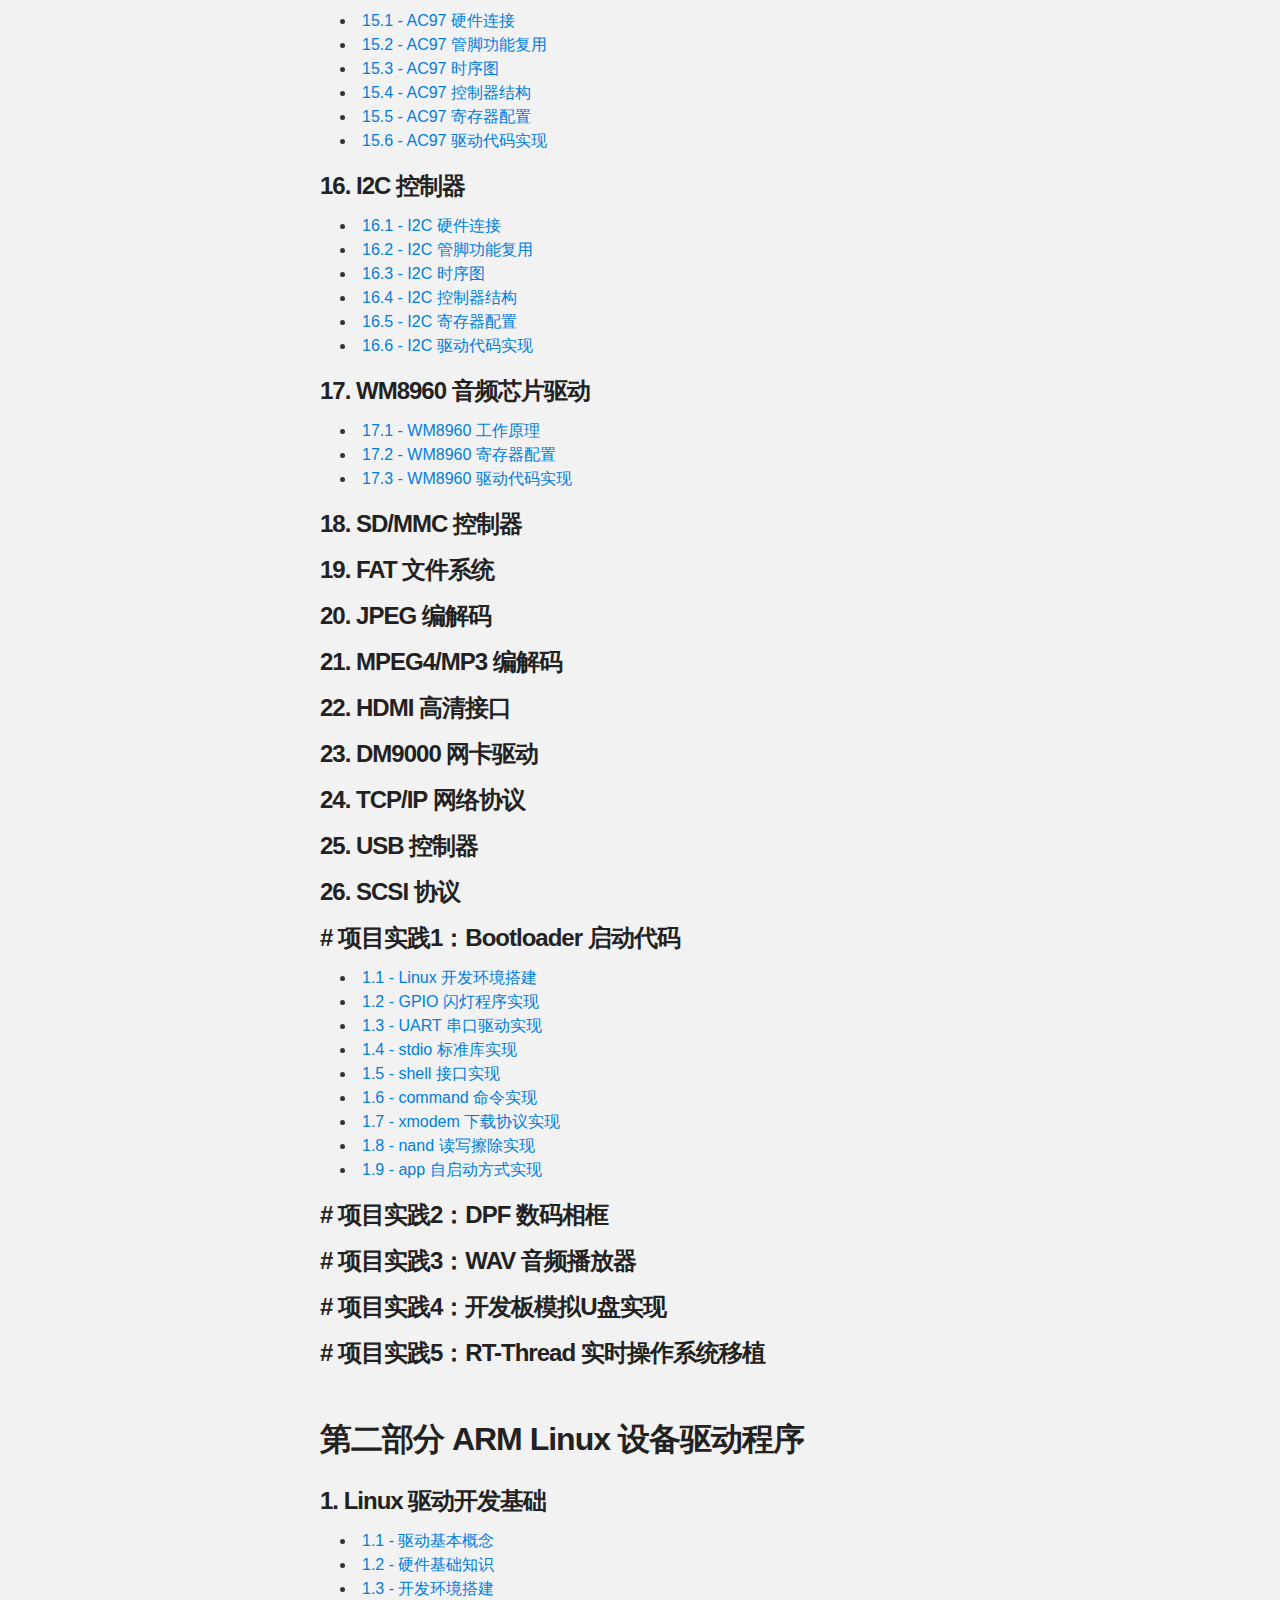
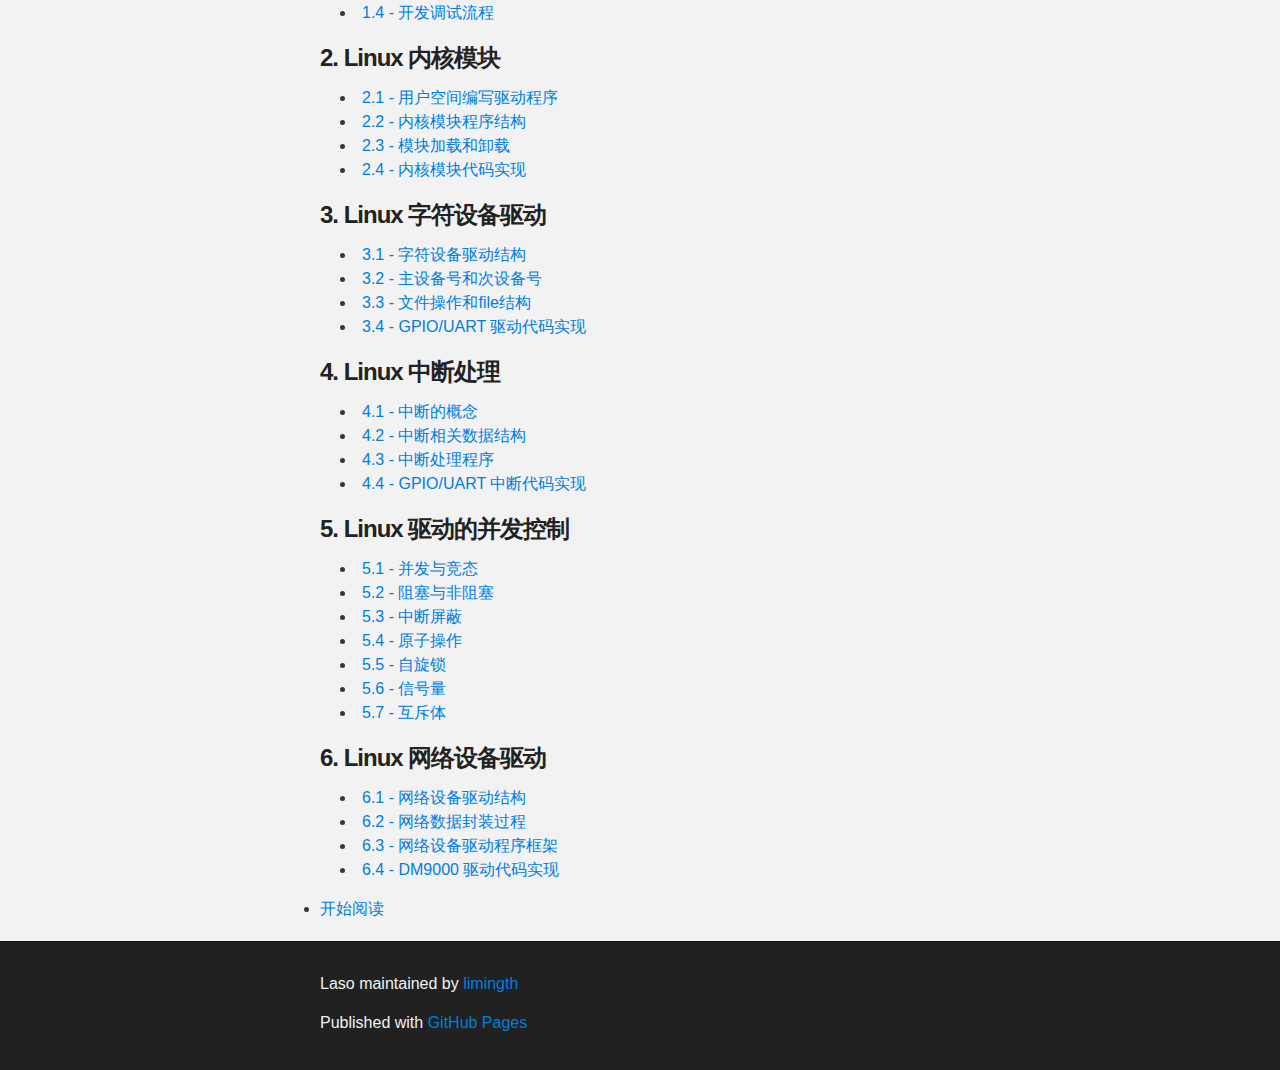
==== commit 4b1462b4: "add chp16/17-x.md" ====
--- a/index.html
+++ b/index.html
@@ -18,8 +18,7 @@
           <h1 id="project_title">源码开放学ARM</h1>
           <h2 id="project_tagline">LASO -  Learn ARM with Source Open</h2>
           <section id="downloads">
-            <a class="zip_download_link" href="https://github.com/limingth/LASO/zipball/master">Download this project as a .zip file</a>
-            <a class="tar_download_link" href="https://github.com/limingth/LASO/tarball/master">Download this project as a tar.gz file</a>
+            <a href="http://repo.or.cz/w/mkbok.git/blob_plain/HEAD:/limingth_LASO.zh.pdf" target=_blank>下载PDF打印版本</a>
           </section>
         </header>
     </div>
@@ -27,7 +26,10 @@
     <!-- MAIN CONTENT -->
     <div id="main_content_wrap" class="outer">
       <section id="main_content" class="inner">
-        <h3>欢迎阅读本书.</h3>
+      
+	<li><a  href="../index.html">回到首页</a></li>
+
+	<h3>欢迎阅读本书.</h3> 
 
 <p>本书是<a href="http://www.akaedu.org" target=_blank>亚嵌教育研究中心</a>的学员在ARM阶段听课使用的教材。在学习和掌握了<a href="http://learn.akae.cn" target=_blank>《Linux C 一站式编程》</a>的内容后，学员已经具备了较强的C语言能力，能够熟练地在Linux上进行编程，同时对操作系统也有了一定认识。此时迫切需要从更底层的硬件角度来理解C程序的加载运行和与操作系统的交互，这是作为精通C语言和操作系统的开发工程师知识体系中不可缺少的环节，也是嵌入式软件工程师能够得以从应用层到硬件层融汇贯通的关键，这个阶段的学习目标就在于此。</p>
 
@@ -39,6 +41,8 @@
 <h3> 内容索引 </h3>
 
 <li><a  href="zh/chp0-1.html">序言</a></li>
+
+<h2>第一部分 ARM裸板编程</h2>
 
  <h3>1. 开发环境搭建</h3>
   <ul>
@@ -104,90 +108,165 @@
 
  <h3>8. Exception 异常处理</h3>
  <ul>
-    <li> <a href="#">8.1 - 异常相关基本概念</a> </li>
-    <li> <a href="#">8.2 - 异常向量表的实现</a> </li>
-    <li> <a href="#">8.3 - 异常处理流程</a> </li>
-    <li> <a href="#">8.4 - 软中断异常代码实现</a> </li>
+    <li> <a href="zh/chp8-1.html">8.1 - 异常相关基本概念</a> </li>
+    <li> <a href="zh/chp8-2.html">8.2 - 异常向量表的实现</a> </li>
+    <li> <a href="zh/chp8-3.html">8.3 - 异常处理流程</a> </li>
+    <li> <a href="zh/chp8-4.html">8.4 - 软中断异常代码实现</a> </li>
  </ul>
 
  <h3>9. Interrupt 控制器</h3>
- <ul>
-    <li> <a href="#">9.1 - 中断和异常的概念区分</a> </li>
-    <li> <a href="#">9.2 - 中断相关基本概念</a> </li>
-    <li> <a href="#">9.3 - 中断处理流程</a> </li>
-    <li> <a href="#">9.3 - 中断寄存器配置</a> </li>
-    <li> <a href="#">9.4 - 硬件中断异常代码实现</a> </li>
+ <ul>    
+    <li> <a href="zh/chp9-1.html">9.1 - 中断相关基本概念</a> </li>
+    <li> <a href="zh/chp9-2.html">9.2 - 中断处理流程</a> </li>
+    <li> <a href="zh/chp9-3.html">9.3 - 中断寄存器配置</a> </li>
+    <li> <a href="zh/chp9-4.html">9.4 - 硬件中断异常代码实现</a> </li>
  </ul>
 
  <h3>10. PWM Timer 定时器</h3>
  <ul>
-    <li> <a href="#">10.1 - 定时器工作原理</a> </li>
-    <li> <a href="#">10.2 - 定时器寄存器配置</a> </li>
-    <li> <a href="#">10.3 - 定时器驱动代码实现</a> </li>
- </ul>
-
- <h3>11. DMA 控制器</h3>
- <ul>
-    <li> <a href="#">11.1 - DMA 工作原理</a> </li>
-    <li> <a href="#">11.2 - DMA 寄存器配置</a> </li>
-    <li> <a href="#">11.3 - DMA 驱动代码实现</a> </li>    
- </ul>
- 
- <h3>12. Bootloader 项目实践</h3>
- <ul>
-    <li> <a href="#">12.1 - Bootloader项目流程</a> </li>
-    <li> <a href="#">12.2 - start.s 启动代码实现</a> </li>
-    <li> <a href="#">12.3 - stdio 标准库代码实现</a> </li>    
-    <li> <a href="#">12.4 - Xmodem 下载协议实现</a> </li>    
- </ul>
- 
- 以下内容还在规划中
- <h3>13. LCD 控制器</h3>
- <h3>14. ADC 控制器</h3>
- <h3>15. IIS 音频总线</h3>
- <h3>16. IIC 控制器</h3>
- <h3>17. AC97 协议</h3>
+    <li> <a href="zh/chp10-1.html">10.1 - 定时器工作原理</a> </li>
+    <li> <a href="zh/chp10-2.html">10.2 - 定时器寄存器配置</a> </li>
+    <li> <a href="zh/chp10-3.html">10.3 - 定时器驱动代码实现</a> </li>
+ </ul>
+
+ 以下内容还在编写中
+ <h3>11. PL330 DMA 控制器</h3> 
+ <ul>
+    <li> <a href="zh/chp11-1.html">11.1 - PL330 DMA 工作原理</a> </li>
+    <li> <a href="zh/chp11-2.html">11.2 - PL330 DMA 指令集</a> </li>
+    <li> <a href="zh/chp11-3.html">11.3 - PL330 DMA 驱动代码实现</a> </li>
+ </ul> 
+ <h3>12. LCD 控制器</h3>
+ <ul>
+    <li> <a href="zh/chp12-1.html">12.1 - LCD 硬件连接</a> </li>
+    <li> <a href="zh/chp12-2.html">12.2 - LCD 管脚功能复用</a> </li>
+    <li> <a href="zh/chp12-3.html">12.3 - LCD 时序图</a> </li>
+    <li> <a href="zh/chp12-4.html">12.4 - LCD 控制器结构</a> </li>
+    <li> <a href="zh/chp12-5.html">12.5 - LCD 寄存器配置</a> </li>
+    <li> <a href="zh/chp12-6.html">12.6 - LCD 驱动代码实现</a> </li>
+ </ul>
+ <h3>13. ADC 控制器(触摸屏驱动)</h3>
+ <ul>
+    <li> <a href="zh/chp13-1.html">13.1 - ADC 工作原理</a> </li>
+    <li> <a href="zh/chp13-2.html">13.2 - ADC 寄存器配置</a> </li>
+    <li> <a href="zh/chp13-3.html">13.3 - ADC 驱动代码实现</a> </li>
+ </ul>
+ <h3>14. I2S 音频总线</h3>
+ <ul>
+    <li> <a href="zh/chp14-1.html">14.1 - I2S 硬件连接</a> </li>
+    <li> <a href="zh/chp14-2.html">14.2 - I2S 管脚功能复用</a> </li>
+    <li> <a href="zh/chp14-3.html">14.3 - I2S 时序图</a> </li>
+    <li> <a href="zh/chp14-4.html">14.4 - I2S 控制器结构</a> </li>
+    <li> <a href="zh/chp14-5.html">14.5 - I2S 寄存器配置</a> </li>
+    <li> <a href="zh/chp14-6.html">14.6 - I2S 驱动代码实现</a> </li>
+ </ul> 
+ <h3>15. AC97 协议</h3>
+ <ul>
+    <li> <a href="zh/chp15-1.html">15.1 - AC97 硬件连接</a> </li>
+    <li> <a href="zh/chp15-2.html">15.2 - AC97 管脚功能复用</a> </li>
+    <li> <a href="zh/chp15-3.html">15.3 - AC97 时序图</a> </li>
+    <li> <a href="zh/chp15-4.html">15.4 - AC97 控制器结构</a> </li>
+    <li> <a href="zh/chp15-5.html">15.5 - AC97 寄存器配置</a> </li>
+    <li> <a href="zh/chp15-6.html">15.6 - AC97 驱动代码实现</a> </li>
+ </ul>  
+ <h3>16. I2C 控制器</h3> 
+ <ul>
+    <li> <a href="zh/chp16-1.html">16.1 - I2C 硬件连接</a> </li>
+    <li> <a href="zh/chp16-2.html">16.2 - I2C 管脚功能复用</a> </li>
+    <li> <a href="zh/chp16-3.html">16.3 - I2C 时序图</a> </li>
+    <li> <a href="zh/chp16-4.html">16.4 - I2C 控制器结构</a> </li>
+    <li> <a href="zh/chp16-5.html">16.5 - I2C 寄存器配置</a> </li>
+    <li> <a href="zh/chp16-6.html">16.6 - I2C 驱动代码实现</a> </li>
+ </ul>   
+ <h3>17. WM8960 音频芯片驱动</h3> 
+ <ul>
+    <li> <a href="zh/chp17-1.html">17.1 - WM8960 工作原理</a> </li>
+    <li> <a href="zh/chp17-2.html">17.2 - WM8960 寄存器配置</a> </li>
+    <li> <a href="zh/chp17-3.html">17.3 - WM8960 驱动代码实现</a> </li>
+ </ul>  
  <h3>18. SD/MMC 控制器</h3>
- <h3>19. USB 控制器</h3>
- <h3>20. DPF 数码相框项目实践</h3>
-
- <h3>*可参考的课堂笔记*</h3>
- <ul>
-    <li> <a href="notes/2410-notes.html">2410 开发板课堂笔记</a> </li> 
-    <li> <a href="http://github.com/limingth/ARM-Codes">2410 范例代码</a> </li> 
- </ul>
-
-<br> 
-<h3>致谢</h3>
-
-<p>在本书的编写过程中，得到了 <a href="http://happypeter.github.com/LGCB/book/">开源电子书 LGCB</a> 的作者<a href="http://weibo.com/happycasts"> Peter Wang (@happycasts) </a>， <a href="http://github.com/progit/progit/">Pro Git</a> 的中文译者 <a href="https://github.com/chunzi/progit/tree/master/zh">chunzi</a>，上海爱立信研发中心的软件开发高级专家 <a href="http://weibo.com/larrycaiyu">@larrycaiyu</a>，倡导自由开源生活方式的 <a href="http://blog.chinaunix.net/uid/13211139.html">@爱开源自由</a>等朋友的热情帮助和技术支持，在此希望能够一并致谢，和你们的交流让我有如拨云雾而见青天之感。</p> 
-
-<p>你们中的大多数虽未有机会得以见面，但对技术传播和分享的共同热爱使我们心灵相通。</p>
-
-<h3>参与</h3>
-
-<p>你可以通过 <a href="http://weibo.com/limingth" class="user-mention">@亚嵌李明老师</a> 联系作者或者发邮件给 limingth AT gmail.com </p>
-
-<p>如果你愿意参与本书的编写，可以通过 fork <a href="https://github.com/limingth/LASO">《源码开放学ARM》</a> 作出贡献。</p>
-    
-<a rel="license" href="http://creativecommons.org/licenses/by-nc-sa/2.5/cn/"><img alt="知识共享许可协议" style="border-width:0" src="http://i.creativecommons.org/l/by-nc-sa/2.5/cn/88x31.png" /></a><br />本<span xmlns:dct="http://purl.org/dc/terms/" href="http://purl.org/dc/dcmitype/Text" rel="dct:type">作品</span>采用<a rel="license" href="http://creativecommons.org/licenses/by-nc-sa/2.5/cn/">知识共享署名-非商业性使用-相同方式共享 2.5 中国大陆许可协议</a>进行许可。
+ <h3>19. FAT 文件系统</h3>
+ <h3>20. JPEG 编解码</h3>
+ <h3>21. MPEG4/MP3 编解码</h3>
+ <h3>22. HDMI 高清接口</h3>
+ <h3>23. DM9000 网卡驱动</h3>
+ <h3>24. TCP/IP 网络协议</h3>
+ <h3>25. USB 控制器</h3>
+ <h3>26. SCSI 协议</h3>
+ <h3># 项目实践1：Bootloader 启动代码</h3>
+  <ul>
+    <li> <a href="zh/chp21-1.html">1.1 - Linux 开发环境搭建</a> </li>
+    <li> <a href="zh/chp21-2.html">1.2 - GPIO 闪灯程序实现</a> </li>
+    <li> <a href="zh/chp21-3.html">1.3 - UART 串口驱动实现</a> </li>
+    <li> <a href="zh/chp21-4.html">1.4 - stdio 标准库实现</a> </li>
+    <li> <a href="zh/chp21-5.html">1.5 - shell 接口实现</a> </li> 
+    <li> <a href="zh/chp21-6.html">1.6 - command 命令实现</a> </li>
+    <li> <a href="zh/chp21-7.html">1.7 - xmodem 下载协议实现</a> </li>
+    <li> <a href="zh/chp21-8.html">1.8 - nand 读写擦除实现</a> </li>
+    <li> <a href="zh/chp21-9.html">1.9 - app 自启动方式实现</a> </li>
+</ul>
+ <h3># 项目实践2：DPF 数码相框</h3>
+ <h3># 项目实践3：WAV 音频播放器</h3>
+ <h3># 项目实践4：开发板模拟U盘实现</h3>
+ <h3># 项目实践5：RT-Thread 实时操作系统移植</h3>
 
 <br>
-	<div id="disqus_thread"></div>
-	<script type="text/javascript">
-	    /* * * CONFIGURATION VARIABLES: EDIT BEFORE PASTING INTO YOUR WEBPAGE * * */
-	    var disqus_shortname = 'akaedu'; // required: replace example with your forum shortname
-
-	    /* * * DON'T EDIT BELOW THIS LINE * * */
-	    (function() {
-		var dsq = document.createElement('script'); dsq.type = 'text/javascript'; dsq.async = true;
-		dsq.src = 'http://' + disqus_shortname + '.disqus.com/embed.js';
-		(document.getElementsByTagName('head')[0] || document.getElementsByTagName('body')[0]).appendChild(dsq);
-	    })();
-	</script>
-	
+<h2>第二部分 ARM Linux 设备驱动程序</h2>
+ <h3>1. Linux 驱动开发基础</h3>
+  <ul>
+    <li> <a href="zh/chp101-1.html">1.1 - 驱动基本概念</a></li>
+    <li> <a href="zh/chp101-2.html">1.2 - 硬件基础知识</a></li>
+    <li> <a href="zh/chp101-3.html">1.3 - 开发环境搭建</a></li>
+    <li> <a href="zh/chp101-4.html">1.4 - 开发调试流程</a></li>
+  </ul>
+  
+  <h3>2. Linux 内核模块</h3>
+ <ul>
+    <li> <a href="zh/chp102-1.html">2.1 - 用户空间编写驱动程序</a> </li>
+    <li> <a href="zh/chp102-2.html">2.2 - 内核模块程序结构</a> </li>
+    <li> <a href="zh/chp102-3.html">2.3 - 模块加载和卸载</a> </li>
+    <li> <a href="zh/chp102-4.html">2.4 - 内核模块代码实现</a> </li>
+ </ul>
+
+ <h3>3. Linux 字符设备驱动</h3>
+ <ul>
+    <li> <a href="zh/chp103-1.html">3.1 - 字符设备驱动结构</a> </li>
+    <li> <a href="zh/chp103-2.html">3.2 - 主设备号和次设备号</a> </li>
+    <li> <a href="zh/chp103-3.html">3.3 - 文件操作和file结构</a> </li>
+    <li> <a href="zh/chp103-4.html">3.4 - GPIO/UART 驱动代码实现</a> </li>    
+ </ul>
+ 
+ <h3>4. Linux 中断处理</h3>
+ <ul>
+    <li> <a href="zh/chp104-1.html">4.1 - 中断的概念</a> </li>
+    <li> <a href="zh/chp104-2.html">4.2 - 中断相关数据结构</a> </li>
+    <li> <a href="zh/chp104-3.html">4.3 - 中断处理程序</a> </li>
+    <li> <a href="zh/chp104-4.html">4.4 - GPIO/UART 中断代码实现</a> </li>
+ </ul>
+
+ <h3>5. Linux 驱动的并发控制</h3>
+ <ul>
+    <li> <a href="zh/chp105-1.html">5.1 - 并发与竞态</a> </li>
+    <li> <a href="zh/chp105-2.html">5.2 - 阻塞与非阻塞</a> </li>
+    <li> <a href="zh/chp105-3.html">5.3 - 中断屏蔽</a> </li>
+    <li> <a href="zh/chp105-4.html">5.4 - 原子操作</a> </li>
+    <li> <a href="zh/chp105-4.html">5.5 - 自旋锁</a> </li>
+    <li> <a href="zh/chp105-4.html">5.6 - 信号量</a> </li>
+    <li> <a href="zh/chp105-4.html">5.7 - 互斥体</a> </li>	
+ </ul> 
+ 
+ <h3>6. Linux 网络设备驱动</h3>
+ <ul>
+    <li> <a href="zh/chp106-1.html">6.1 - 网络设备驱动结构</a> </li>
+    <li> <a href="zh/chp106-2.html">6.2 - 网络数据封装过程</a> </li>
+    <li> <a href="zh/chp106-3.html">6.3 - 网络设备驱动程序框架</a> </li>
+    <li> <a href="zh/chp106-4.html">6.4 - DM9000 驱动代码实现</a> </li>
+ </ul>
+
+  <li><a  href="zh/chp0-1.html">开始阅读</a></li>
+  
       </section>
-    </div>
+   </div>
    
     <!-- FOOTER  -->
     <div id="footer_wrap" class="outer">
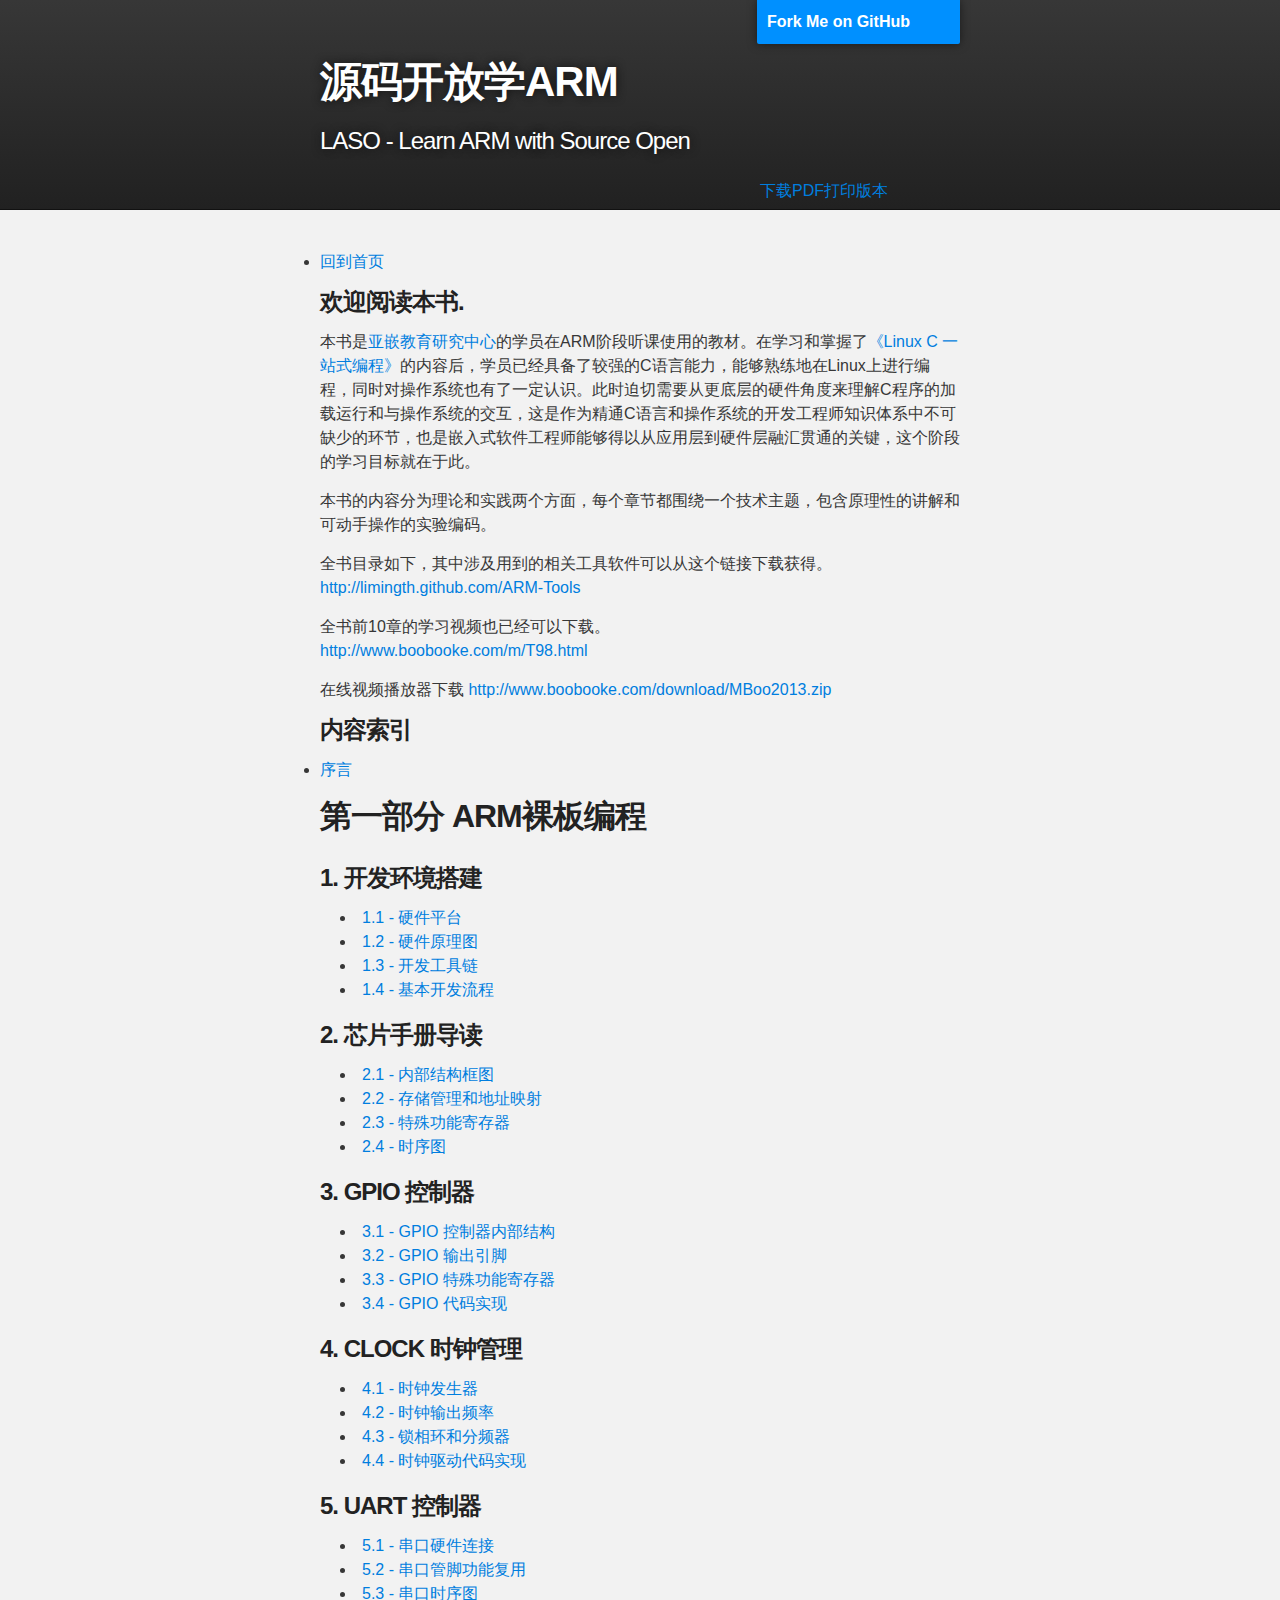
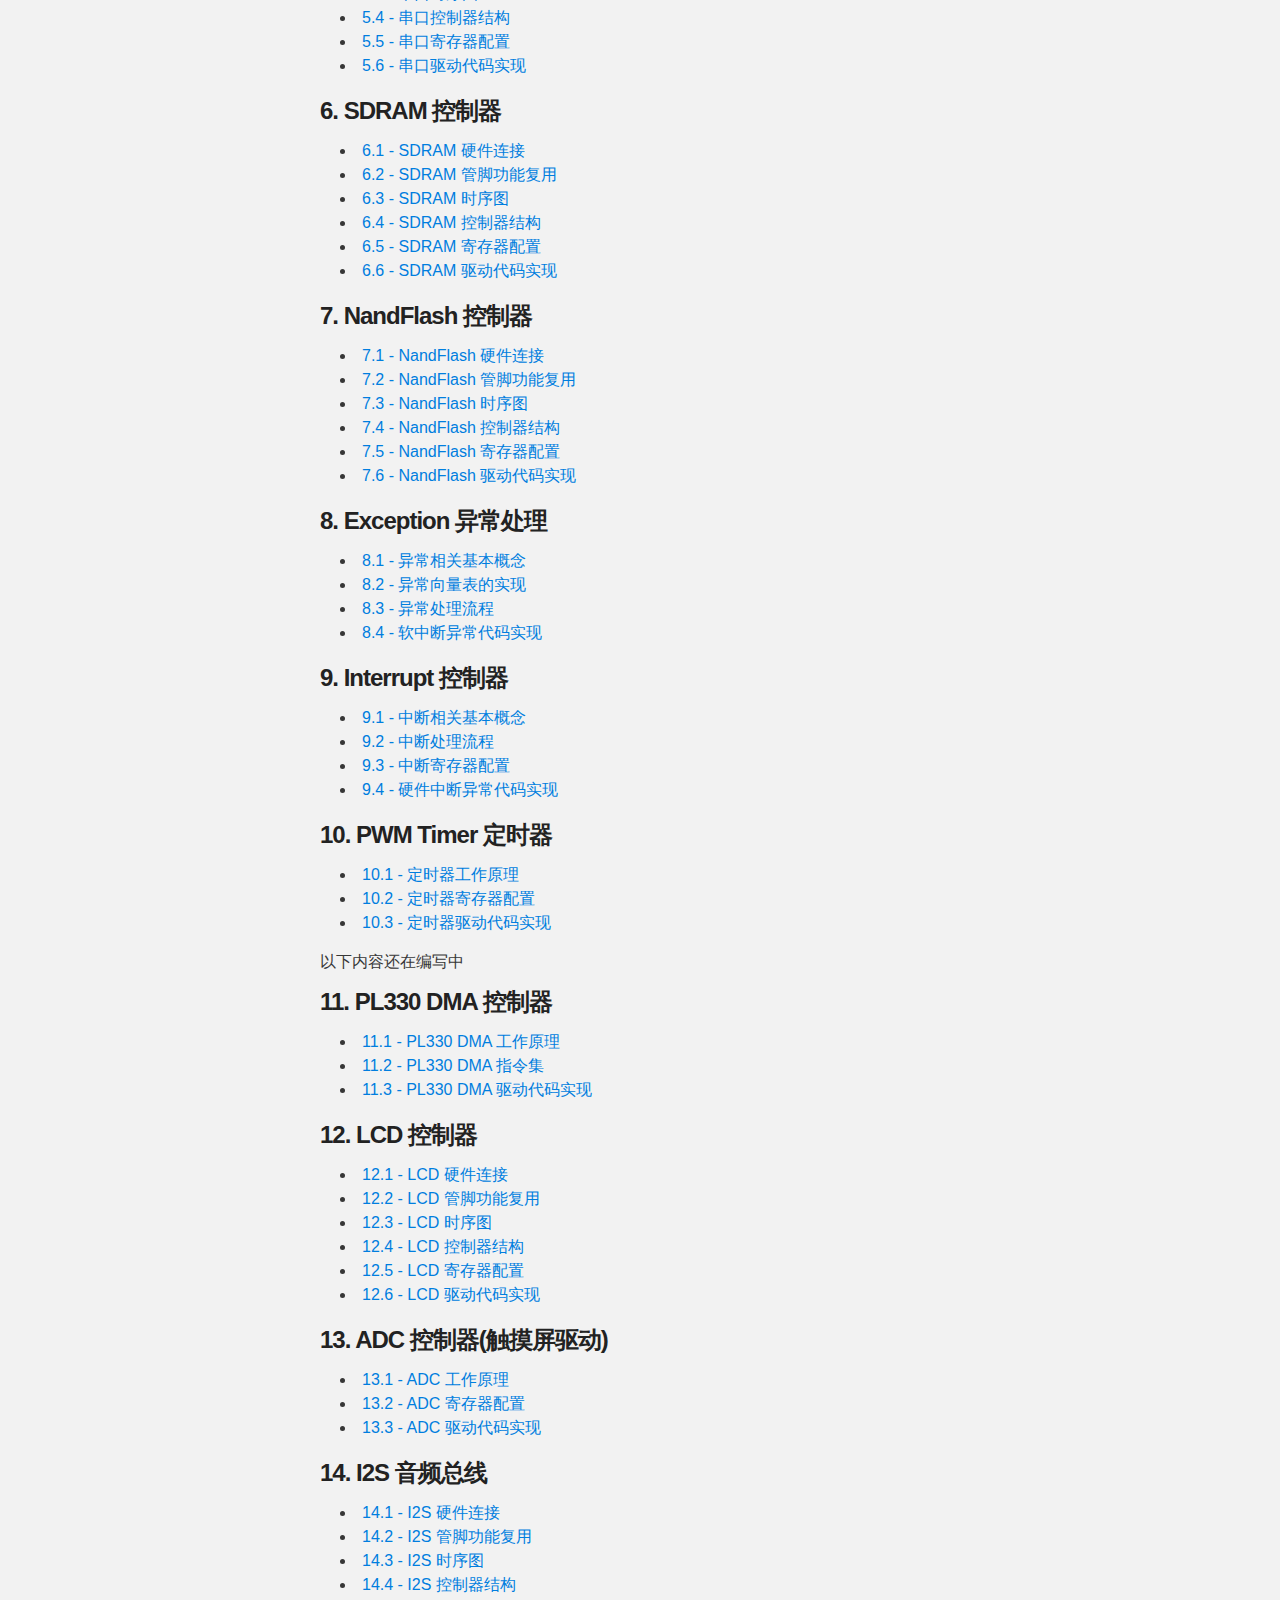
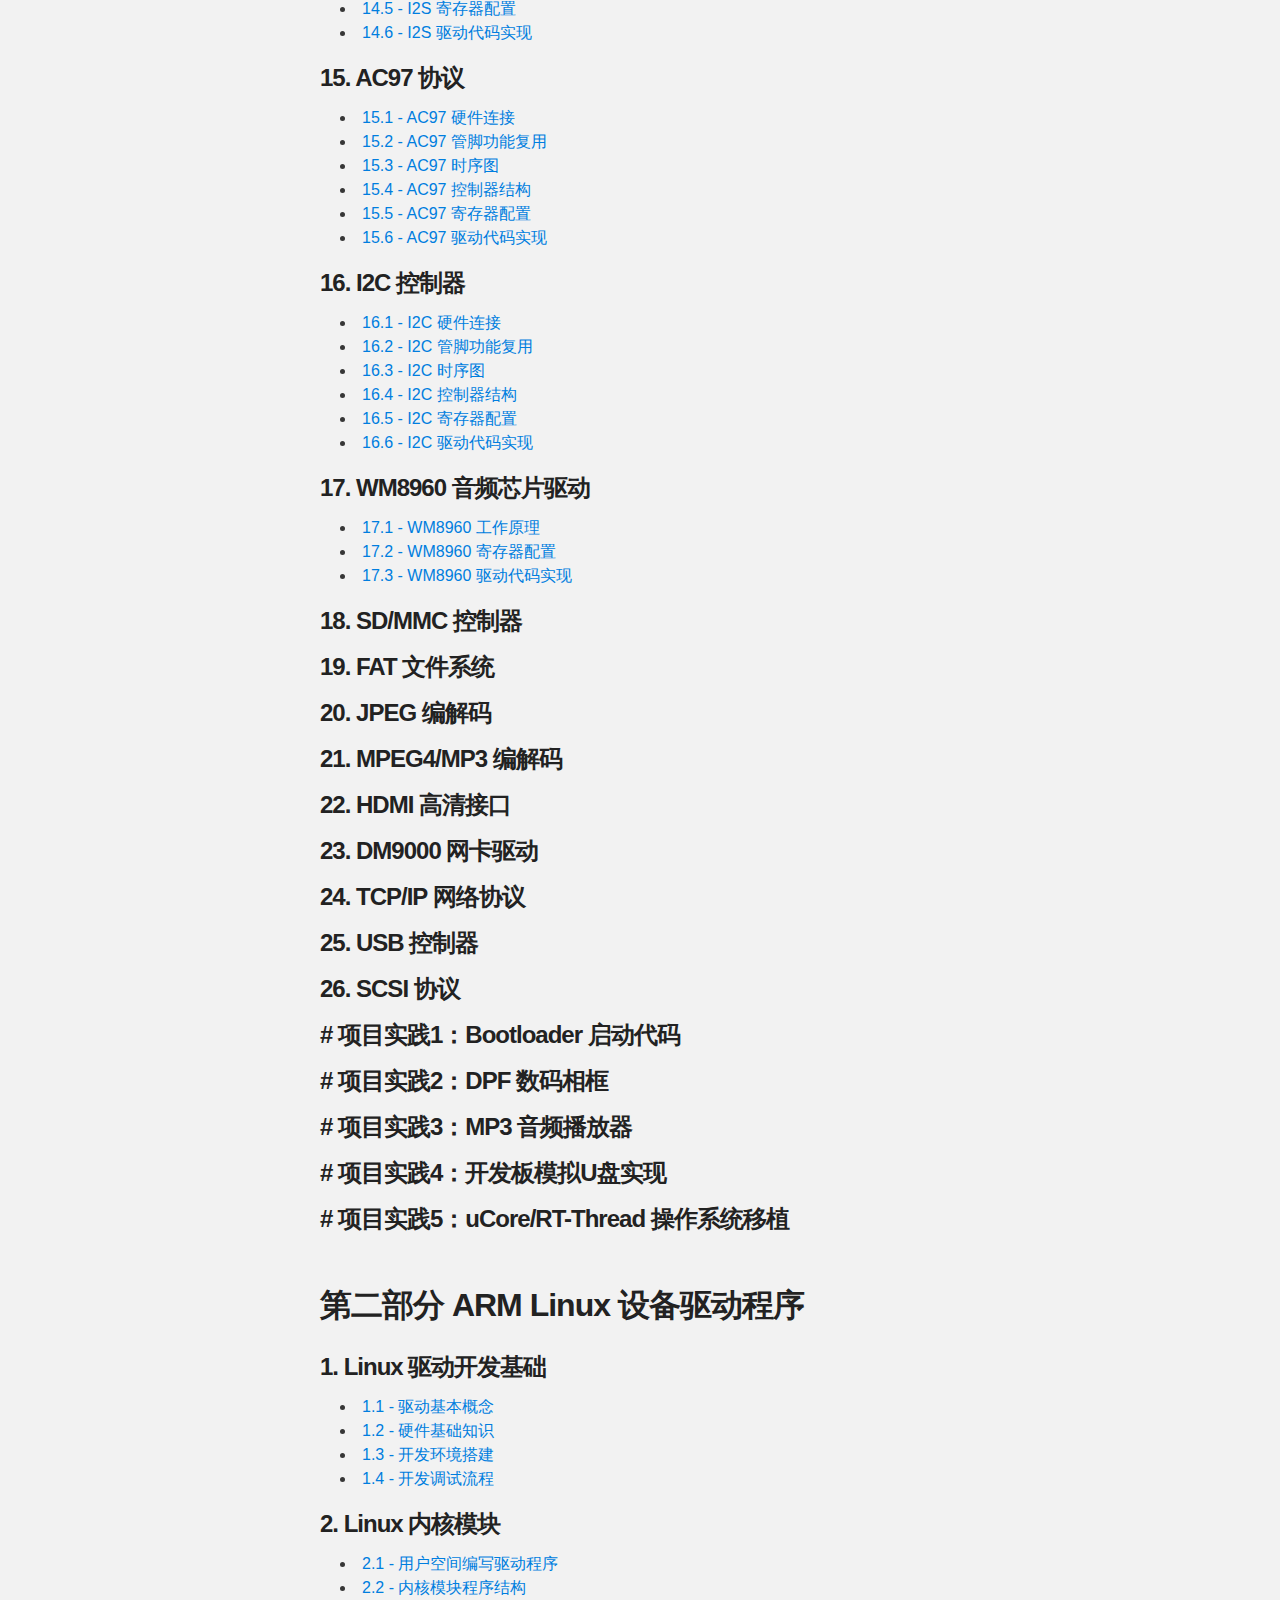
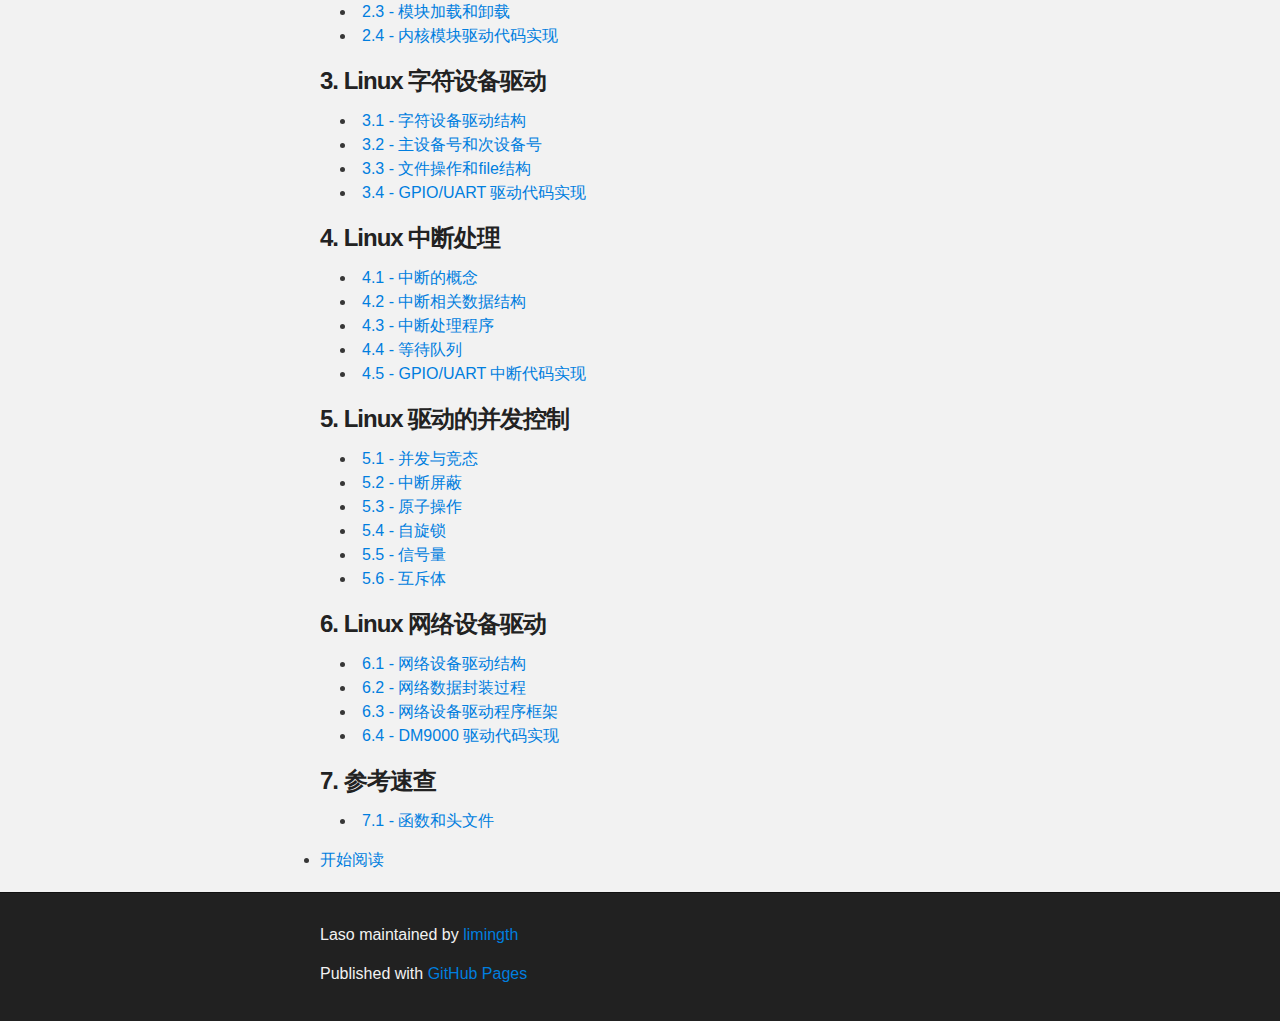
==== commit 36145aea: "Update index.html" ====
--- a/index.html
+++ b/index.html
@@ -37,6 +37,11 @@
 
 <p>全书目录如下，其中涉及用到的相关工具软件可以从这个链接下载获得。<br>
 <a href="http://limingth.github.com/ARM-Tools"> http://limingth.github.com/ARM-Tools </a> </p>
+ 
+<p>全书前10章的学习视频也已经可以下载。<br>
+<a href="http://www.boobooke.com/m/T98.html"> http://www.boobooke.com/m/T98.html </a> </p>
+
+在线视频播放器下载 <a href="http://www.boobooke.com/download/MBoo2013.zip"> http://www.boobooke.com/download/MBoo2013.zip </a><br>
 
 <h3> 内容索引 </h3>
 
@@ -194,21 +199,10 @@
  <h3>25. USB 控制器</h3>
  <h3>26. SCSI 协议</h3>
  <h3># 项目实践1：Bootloader 启动代码</h3>
-  <ul>
-    <li> <a href="zh/chp21-1.html">1.1 - Linux 开发环境搭建</a> </li>
-    <li> <a href="zh/chp21-2.html">1.2 - GPIO 闪灯程序实现</a> </li>
-    <li> <a href="zh/chp21-3.html">1.3 - UART 串口驱动实现</a> </li>
-    <li> <a href="zh/chp21-4.html">1.4 - stdio 标准库实现</a> </li>
-    <li> <a href="zh/chp21-5.html">1.5 - shell 接口实现</a> </li> 
-    <li> <a href="zh/chp21-6.html">1.6 - command 命令实现</a> </li>
-    <li> <a href="zh/chp21-7.html">1.7 - xmodem 下载协议实现</a> </li>
-    <li> <a href="zh/chp21-8.html">1.8 - nand 读写擦除实现</a> </li>
-    <li> <a href="zh/chp21-9.html">1.9 - app 自启动方式实现</a> </li>
-</ul>
  <h3># 项目实践2：DPF 数码相框</h3>
- <h3># 项目实践3：WAV 音频播放器</h3>
+ <h3># 项目实践3：MP3 音频播放器</h3>
  <h3># 项目实践4：开发板模拟U盘实现</h3>
- <h3># 项目实践5：RT-Thread 实时操作系统移植</h3>
+ <h3># 项目实践5：uCore/RT-Thread 操作系统移植</h3>
 
 <br>
 <h2>第二部分 ARM Linux 设备驱动程序</h2>
@@ -225,7 +219,7 @@
     <li> <a href="zh/chp102-1.html">2.1 - 用户空间编写驱动程序</a> </li>
     <li> <a href="zh/chp102-2.html">2.2 - 内核模块程序结构</a> </li>
     <li> <a href="zh/chp102-3.html">2.3 - 模块加载和卸载</a> </li>
-    <li> <a href="zh/chp102-4.html">2.4 - 内核模块代码实现</a> </li>
+    <li> <a href="zh/chp102-4.html">2.4 - 内核模块驱动代码实现</a> </li>
  </ul>
 
  <h3>3. Linux 字符设备驱动</h3>
@@ -241,18 +235,18 @@
     <li> <a href="zh/chp104-1.html">4.1 - 中断的概念</a> </li>
     <li> <a href="zh/chp104-2.html">4.2 - 中断相关数据结构</a> </li>
     <li> <a href="zh/chp104-3.html">4.3 - 中断处理程序</a> </li>
-    <li> <a href="zh/chp104-4.html">4.4 - GPIO/UART 中断代码实现</a> </li>
+	<li> <a href="zh/chp104-4.html">4.4 - 等待队列</a> </li>	
+    <li> <a href="zh/chp104-5.html">4.5 - GPIO/UART 中断代码实现</a> </li>
  </ul>
 
  <h3>5. Linux 驱动的并发控制</h3>
  <ul>
     <li> <a href="zh/chp105-1.html">5.1 - 并发与竞态</a> </li>
-    <li> <a href="zh/chp105-2.html">5.2 - 阻塞与非阻塞</a> </li>
-    <li> <a href="zh/chp105-3.html">5.3 - 中断屏蔽</a> </li>
-    <li> <a href="zh/chp105-4.html">5.4 - 原子操作</a> </li>
-    <li> <a href="zh/chp105-4.html">5.5 - 自旋锁</a> </li>
-    <li> <a href="zh/chp105-4.html">5.6 - 信号量</a> </li>
-    <li> <a href="zh/chp105-4.html">5.7 - 互斥体</a> </li>	
+    <li> <a href="zh/chp105-2.html">5.2 - 中断屏蔽</a> </li>
+    <li> <a href="zh/chp105-3.html">5.3 - 原子操作</a> </li>
+    <li> <a href="zh/chp105-4.html">5.4 - 自旋锁</a> </li>
+    <li> <a href="zh/chp105-5.html">5.5 - 信号量</a> </li>
+    <li> <a href="zh/chp105-6.html">5.6 - 互斥体</a> </li>
  </ul> 
  
  <h3>6. Linux 网络设备驱动</h3>
@@ -261,6 +255,11 @@
     <li> <a href="zh/chp106-2.html">6.2 - 网络数据封装过程</a> </li>
     <li> <a href="zh/chp106-3.html">6.3 - 网络设备驱动程序框架</a> </li>
     <li> <a href="zh/chp106-4.html">6.4 - DM9000 驱动代码实现</a> </li>
+ </ul>
+
+ <h3>7. 参考速查</h3>
+ <ul>
+    <li> <a href="zh/chp107-1.html">7.1 - 函数和头文件</a> </li>
  </ul>
 
   <li><a  href="zh/chp0-1.html">开始阅读</a></li>
